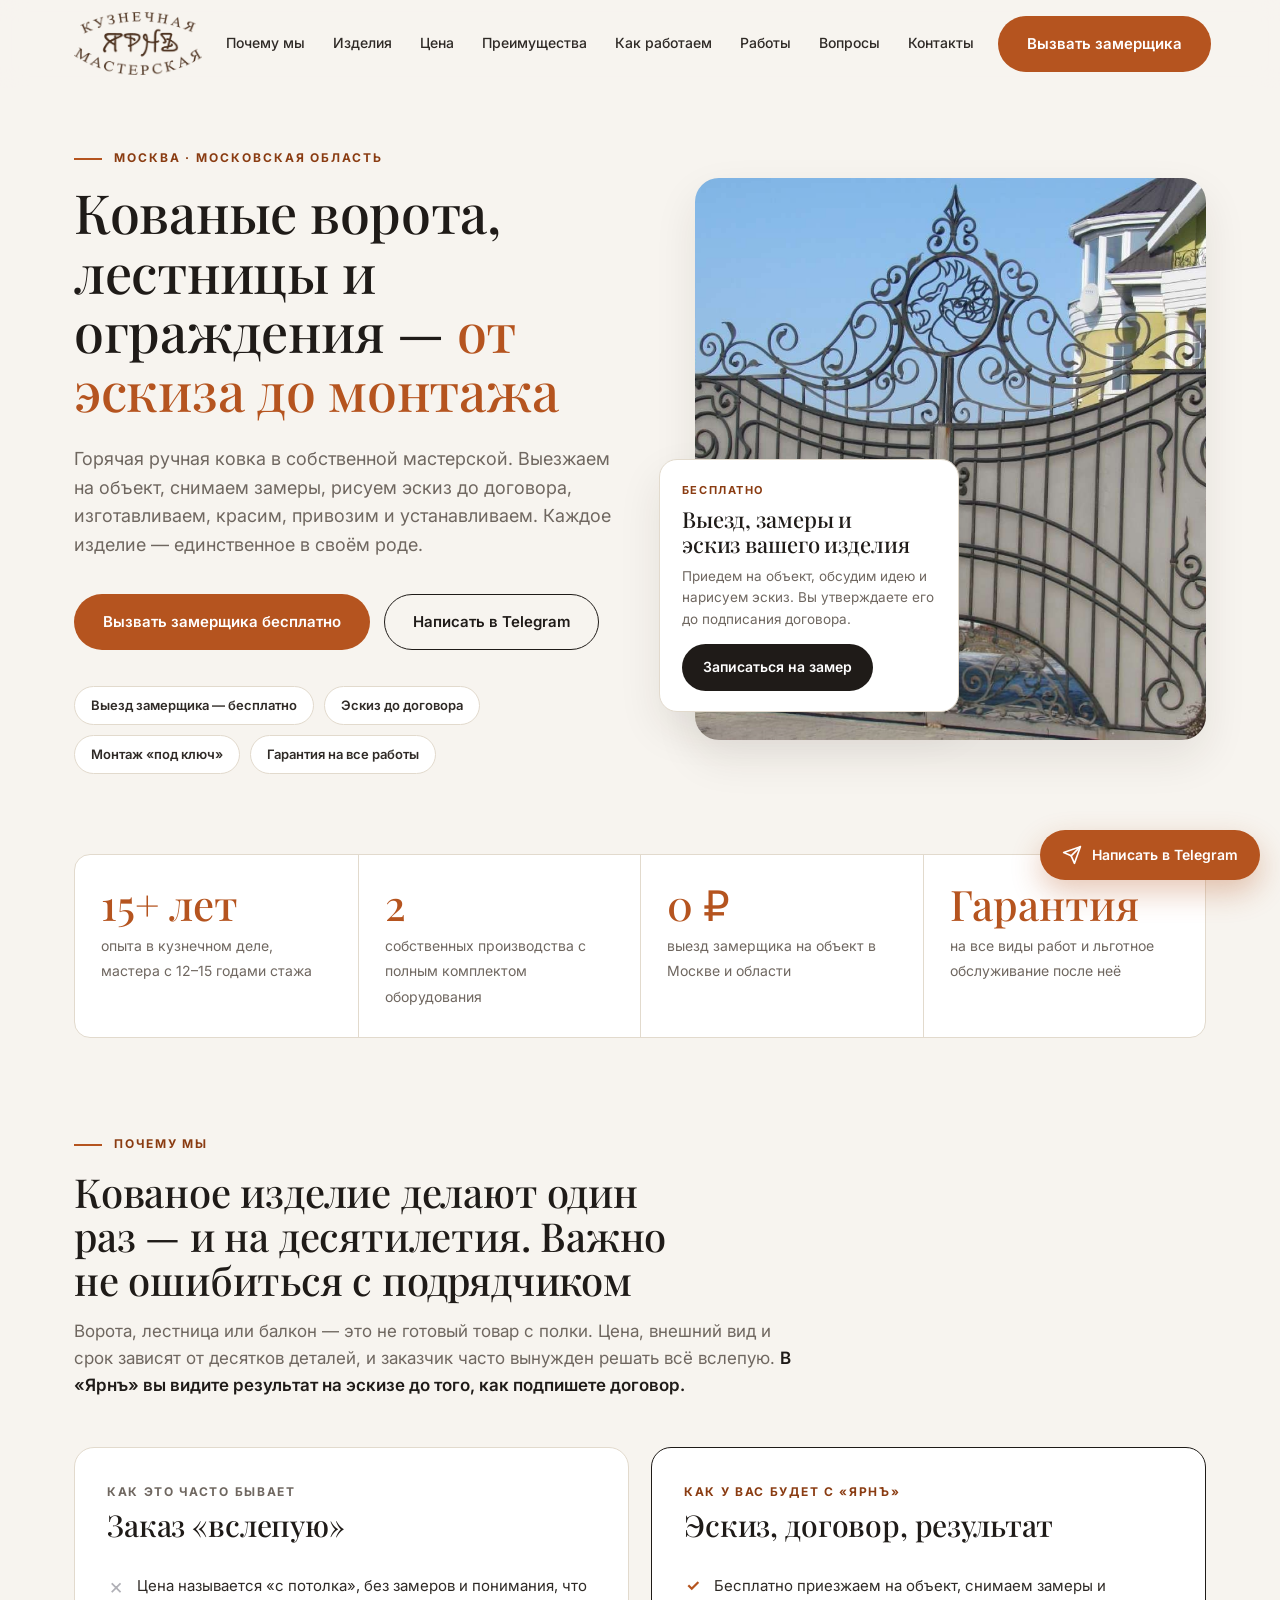
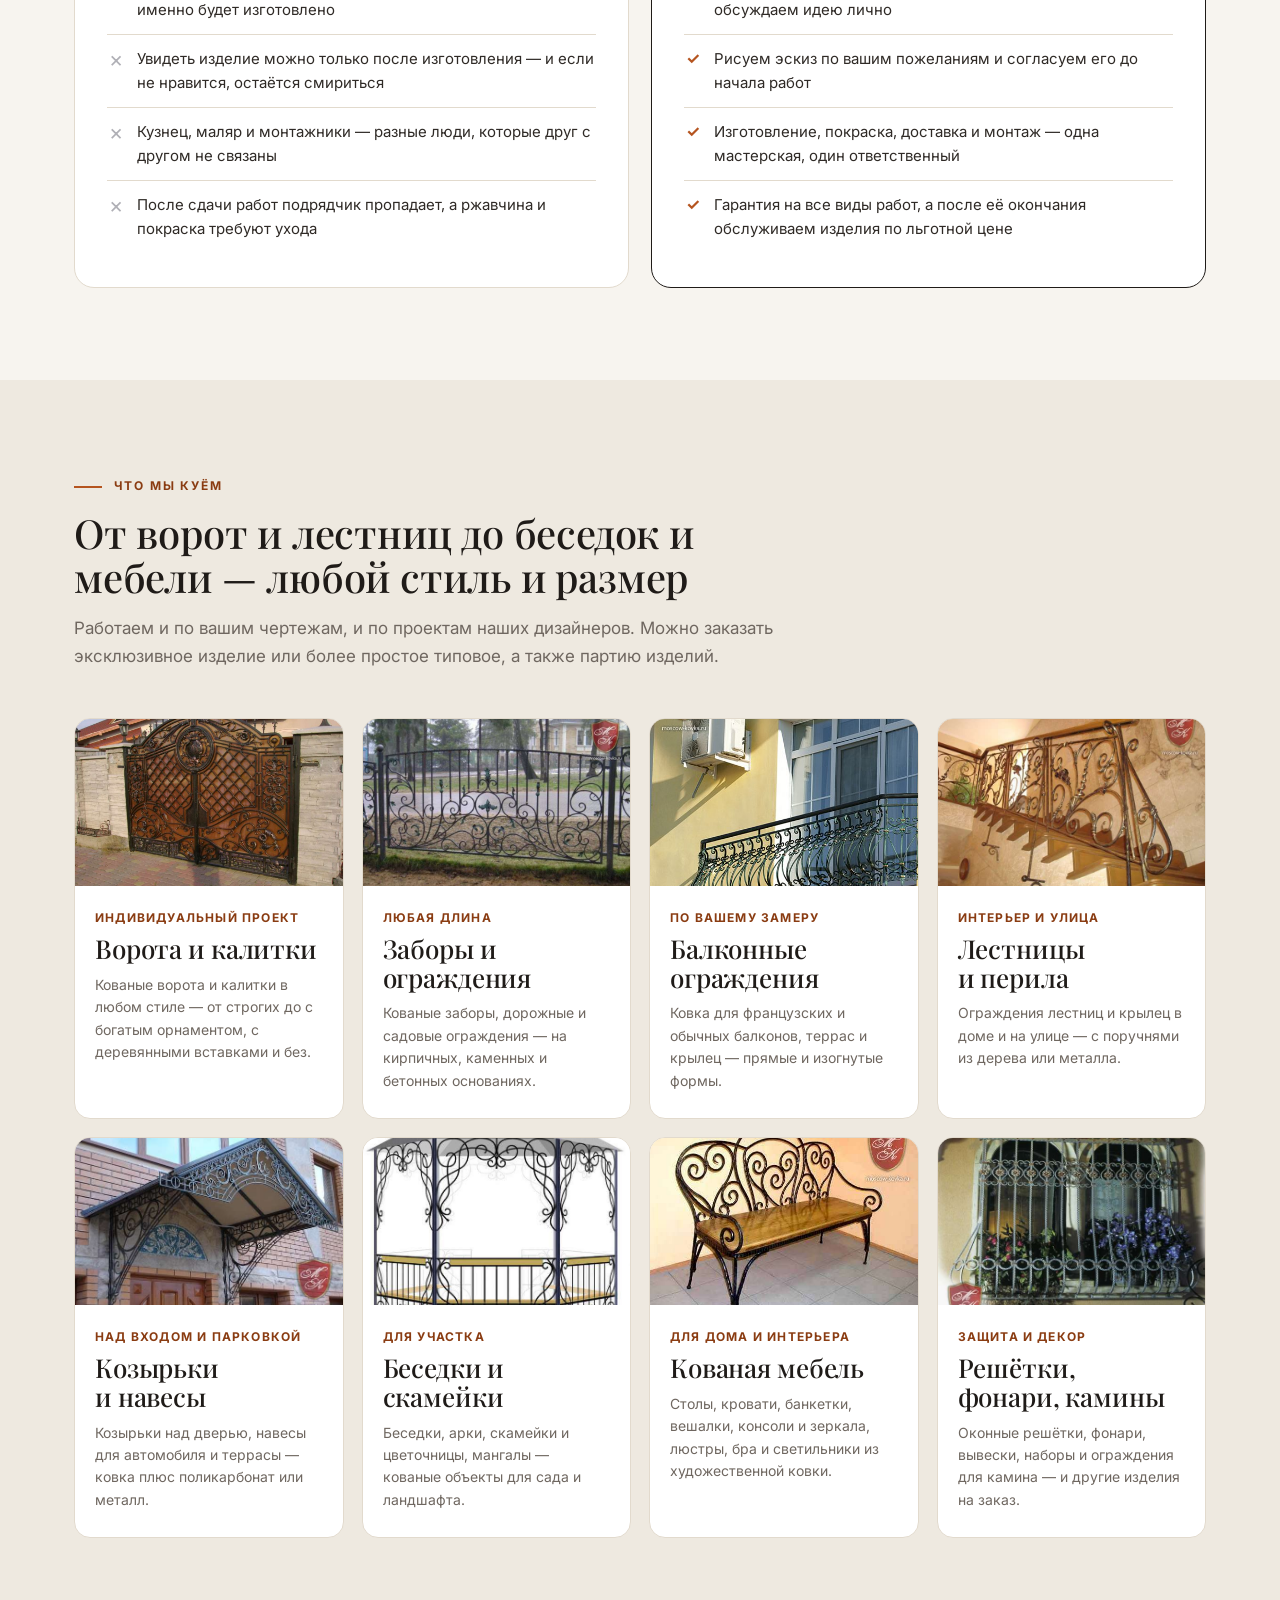
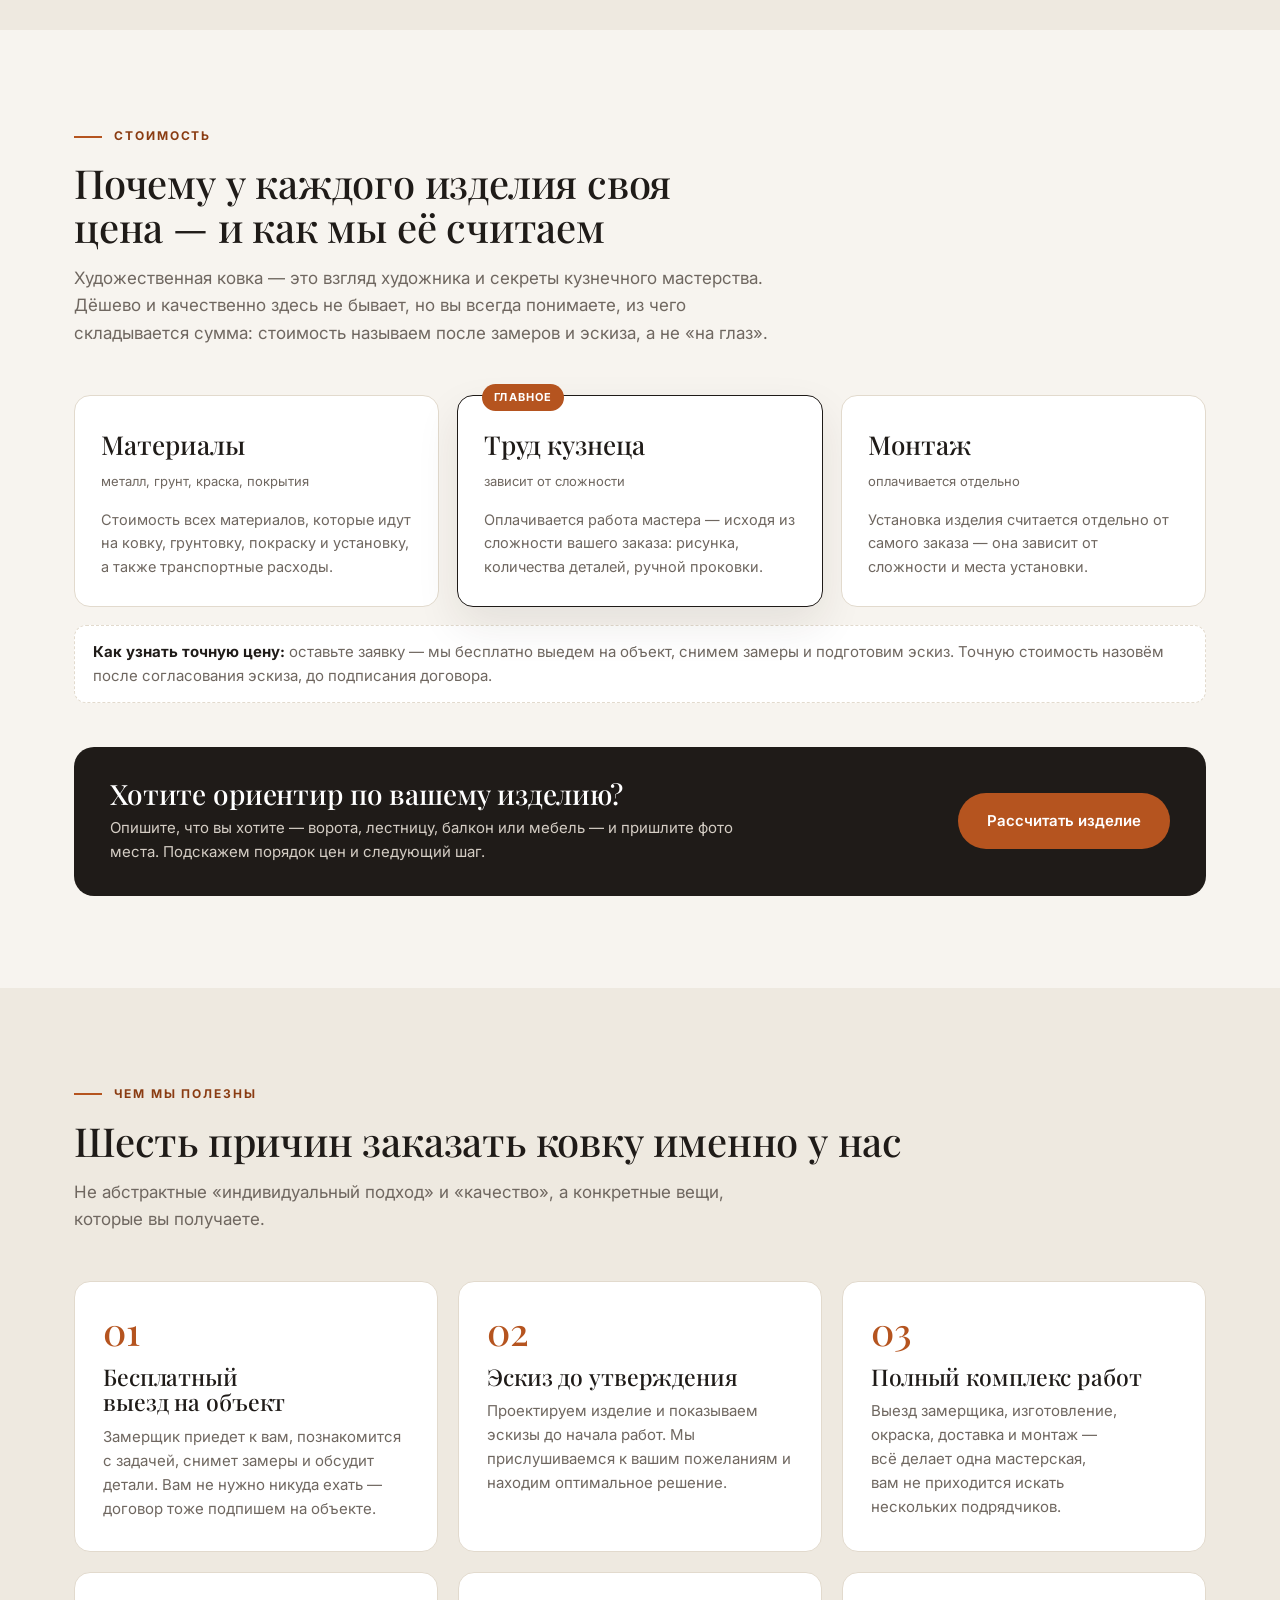
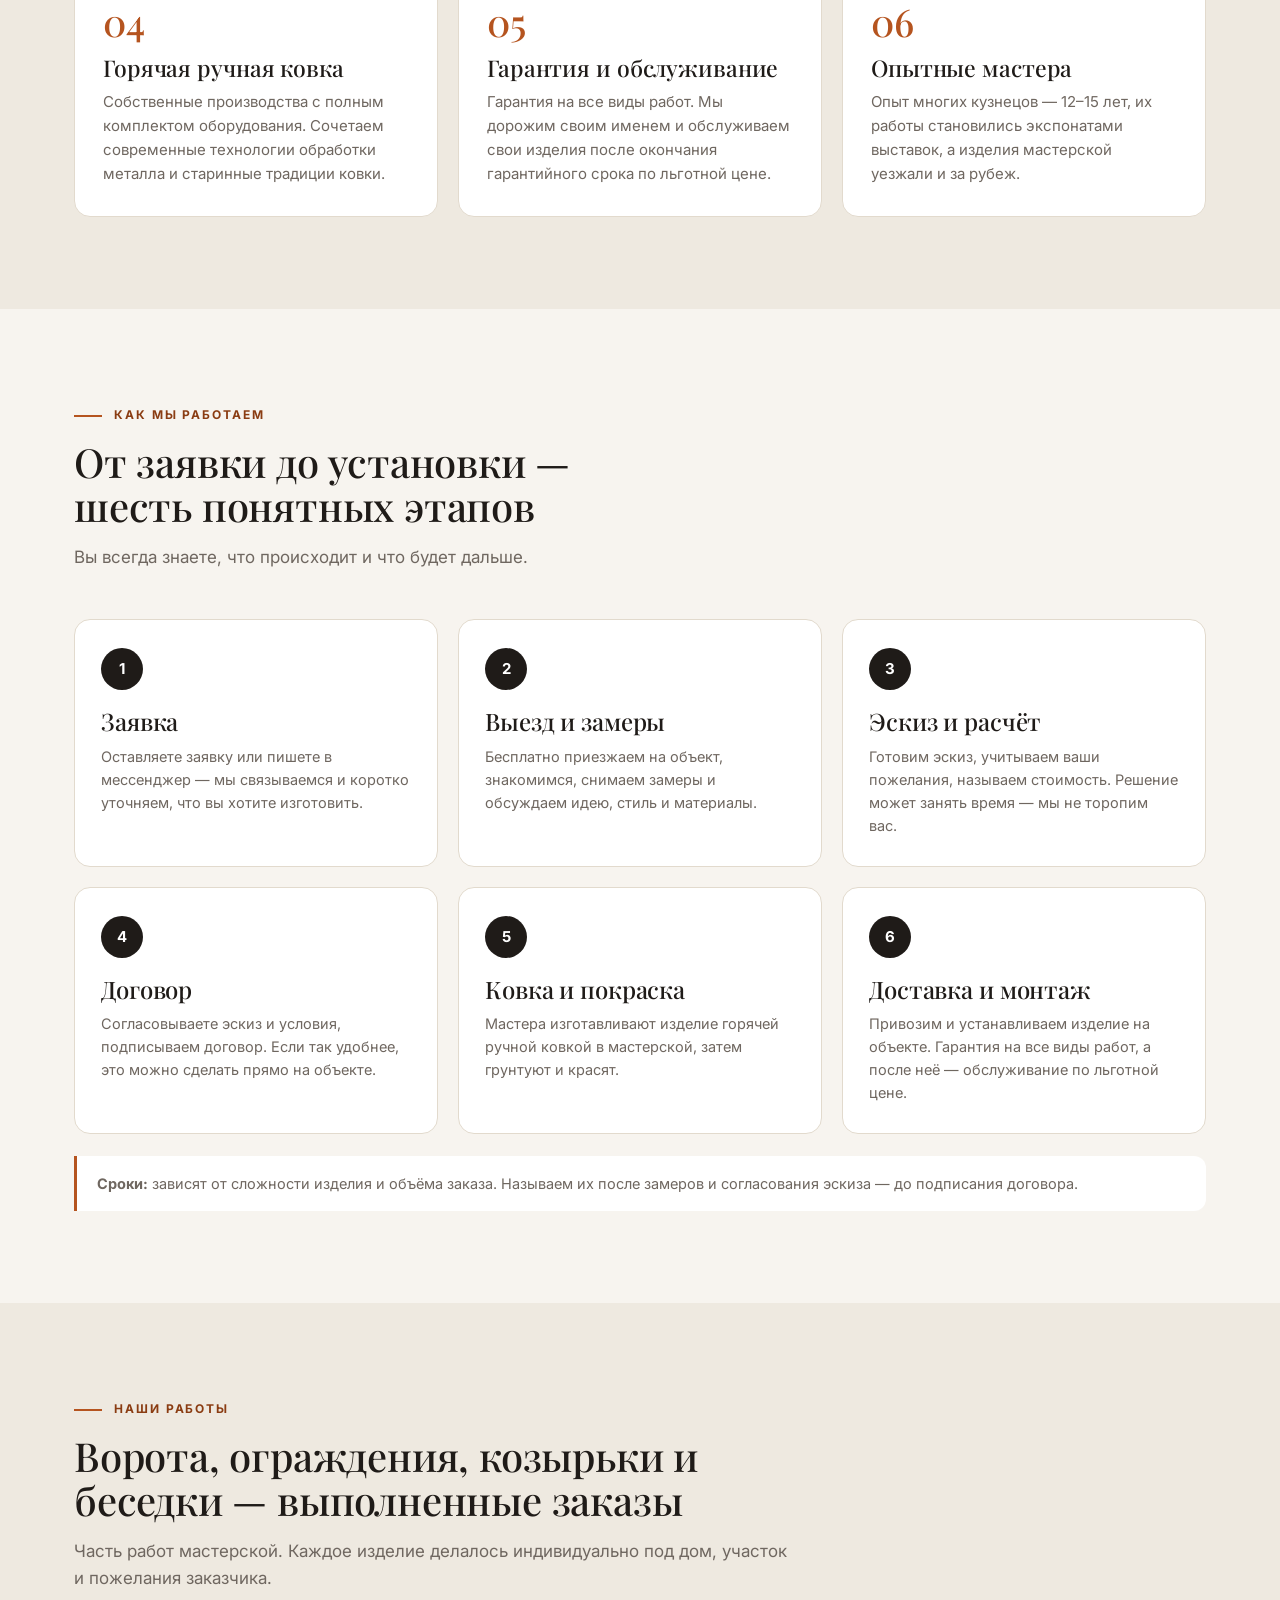
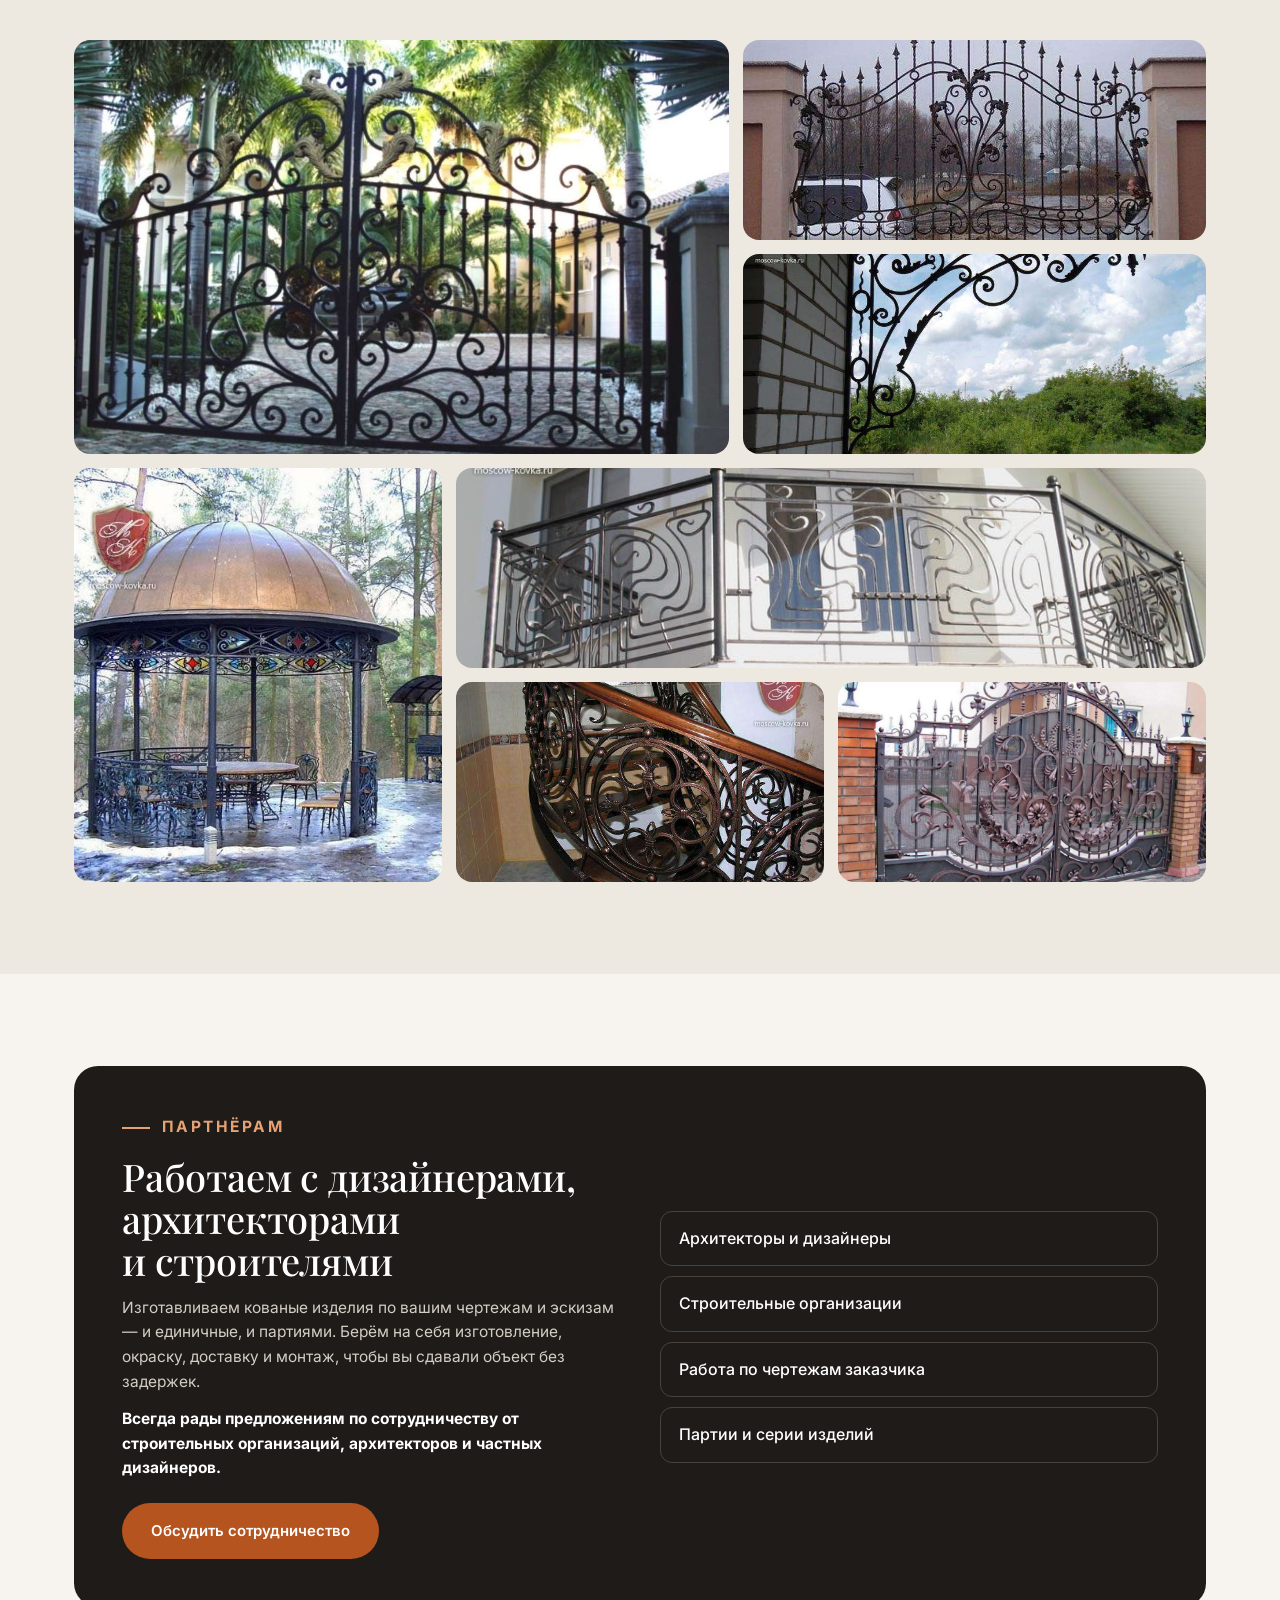
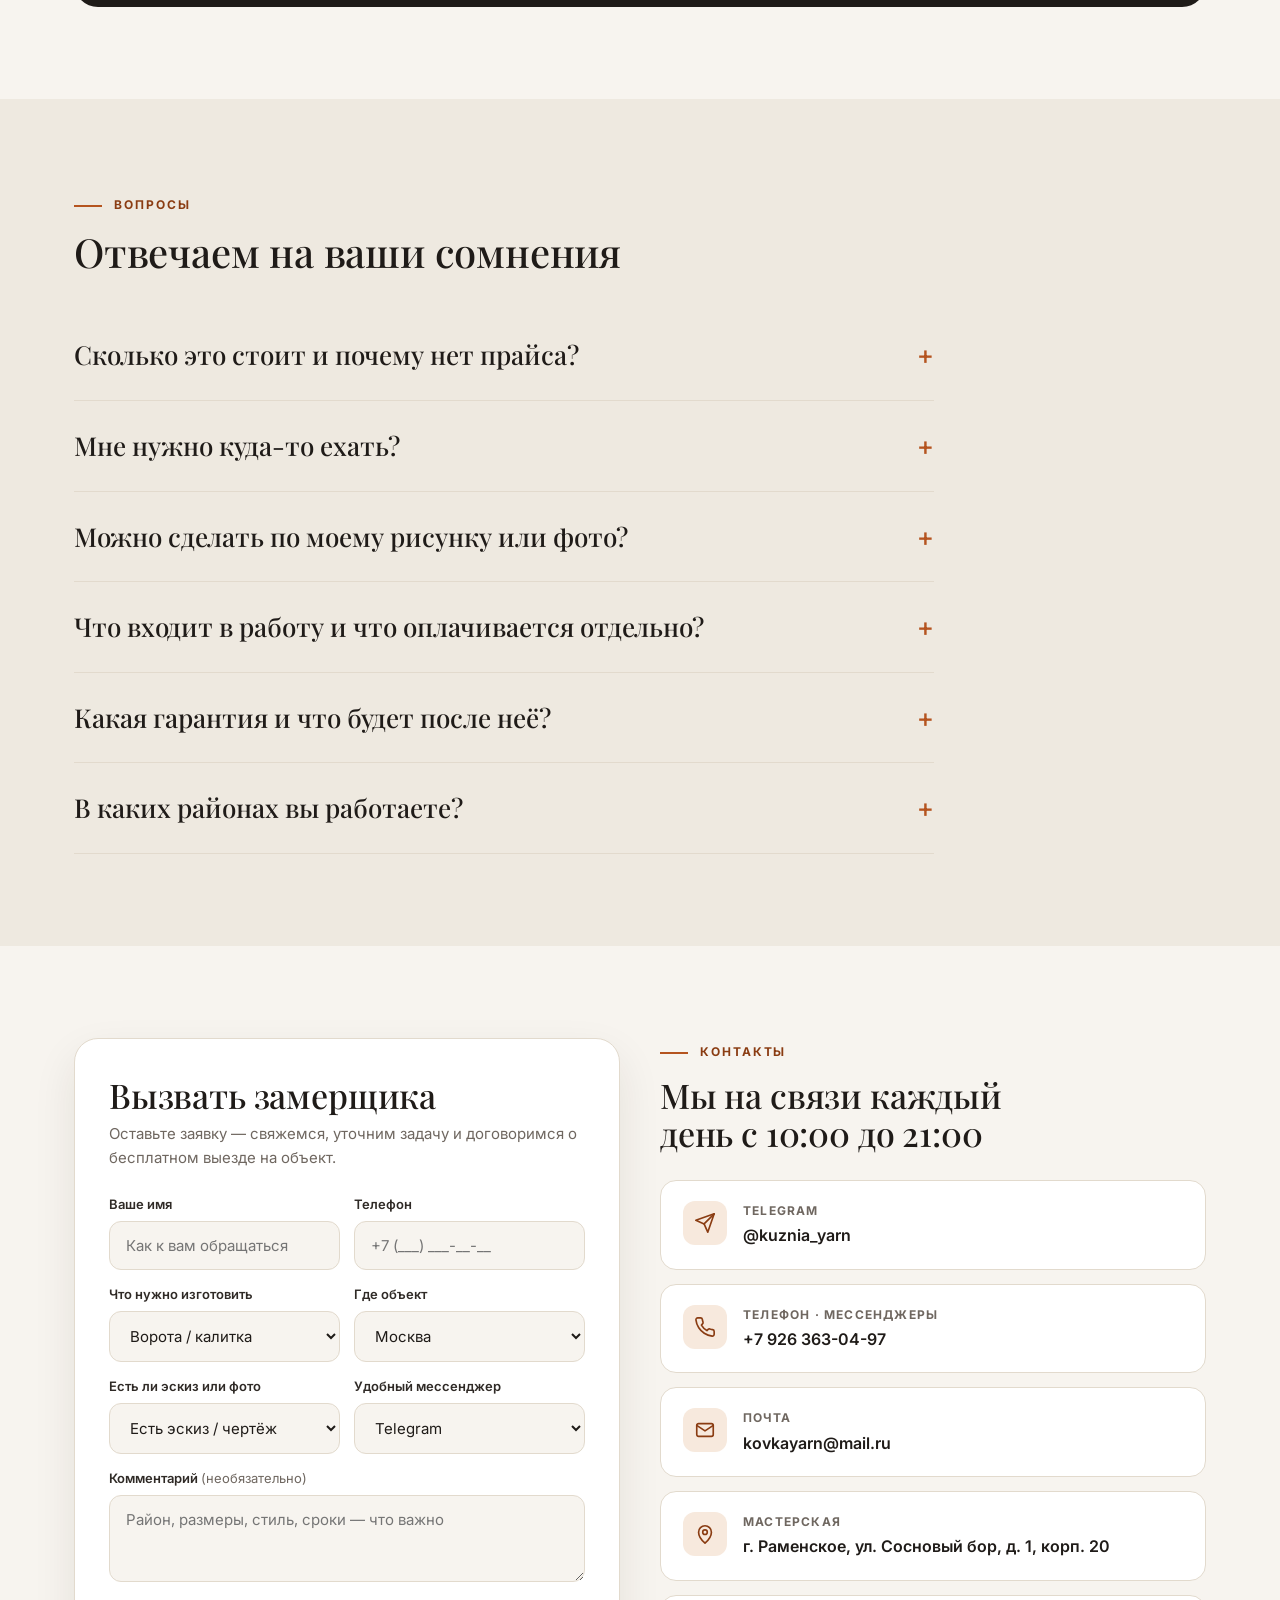
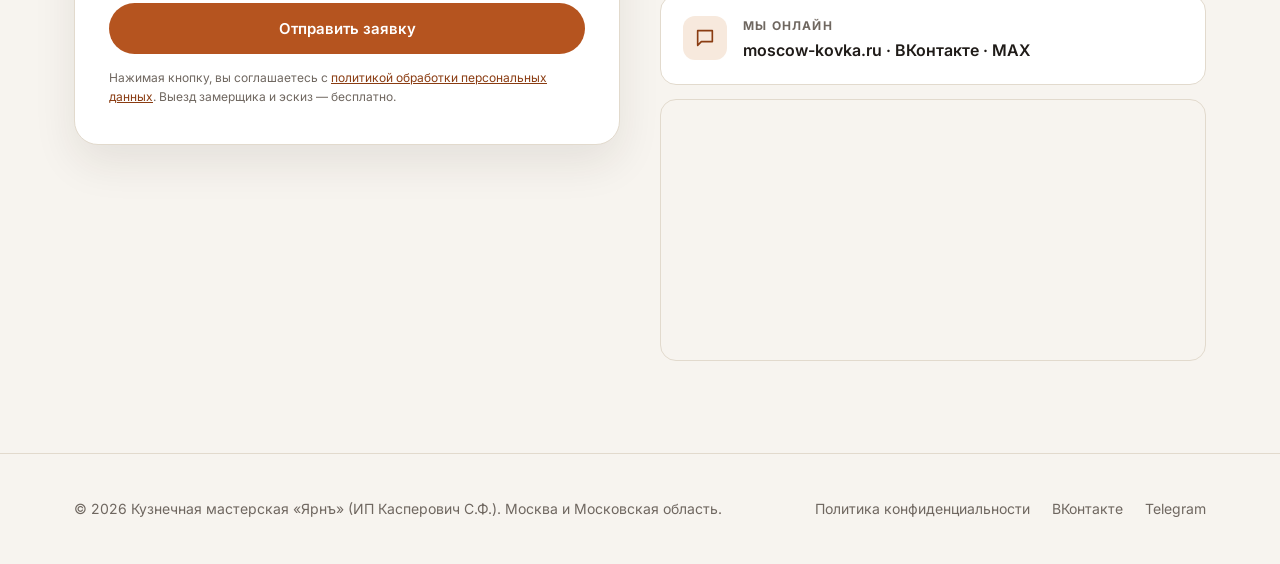
==== index.html @ 2e98b280 "init: landing for Yarn forge workshop" ====
<!DOCTYPE html>
<html lang="ru">
<head>
<meta charset="UTF-8">
<meta name="viewport" content="width=device-width, initial-scale=1.0">
<title>Ярнъ — кованые ворота, лестницы, балконы и заборы на заказ в Москве и области</title>
<meta name="description" content="Кузнечная мастерская «Ярнъ»: горячая ручная ковка, 15+ лет опыта. Кованые ворота, заборы, лестницы, балконы, козырьки и мебель на заказ в Москве и Московской области. Бесплатный выезд замерщика и эскиз до договора.">
<link rel="icon" href="img/favicon.png" type="image/png">
<link rel="preconnect" href="https://fonts.googleapis.com">
<link rel="preconnect" href="https://fonts.gstatic.com" crossorigin>
<link href="https://fonts.googleapis.com/css2?family=Playfair+Display:wght@500;600;700&family=Inter:wght@400;500;600;700&display=swap" rel="stylesheet">
<link rel="stylesheet" href="styles.css">
</head>
<body>

<header class="header" id="header">
  <div class="header__inner">
    <a href="#top" class="logo" aria-label="Кузнечная мастерская «Ярнъ»">
      <img src="img/logo.png" alt="Кузнечная мастерская «Ярнъ»">
    </a>
    <nav class="nav" id="nav">
      <a href="#pain">Почему мы</a>
      <a href="#services">Изделия</a>
      <a href="#prices">Цена</a>
      <a href="#offers">Преимущества</a>
      <a href="#process">Как работаем</a>
      <a href="#portfolio">Работы</a>
      <a href="#faq">Вопросы</a>
      <a href="#contact">Контакты</a>
    </nav>
    <div class="header__right">
      <a href="tel:+79263630497" class="header__phone">+7 926 363-04-97</a>
      <a href="#contact" class="btn btn--primary">Вызвать замерщика</a>
      <button class="burger" id="burger" aria-label="Меню"><span></span></button>
    </div>
  </div>
</header>

<main id="top">

<!-- HERO -->
<section class="hero">
  <div class="container hero__grid">
    <div>
      <p class="section-tag">Москва · Московская область</p>
      <h1>Кованые ворота, лестницы и ограждения — <em>от эскиза до монтажа</em></h1>
      <p class="hero__lead">Горячая ручная ковка в собственной мастерской. Выезжаем на объект, снимаем замеры, рисуем эскиз до договора, изготавливаем, красим, привозим и устанавливаем. Каждое изделие — единственное в своём роде.</p>
      <div class="hero__cta">
        <a href="#contact" class="btn btn--primary">Вызвать замерщика бесплатно</a>
        <a href="https://t.me/kuznia_yarn" target="_blank" rel="noopener" class="btn btn--outline">Написать в Telegram</a>
      </div>
      <div class="hero__chips">
        <span class="chip">Выезд замерщика — бесплатно</span>
        <span class="chip">Эскиз до договора</span>
        <span class="chip">Монтаж «под ключ»</span>
        <span class="chip">Гарантия на все работы</span>
      </div>
    </div>
    <div class="hero__visual">
      <div class="hero__photo"><img src="img/hero.jpg" alt="Кованые распашные ворота с растительным орнаментом" fetchpriority="high"></div>
      <aside class="hero__card">
        <p class="hero__card-tag">Бесплатно</p>
        <h3>Выезд, замеры и эскиз вашего изделия</h3>
        <p>Приедем на объект, обсудим идею и нарисуем эскиз. Вы утверждаете его до подписания договора.</p>
        <a href="#contact" class="btn btn--dark">Записаться на замер</a>
      </aside>
    </div>
  </div>
</section>

<!-- STATS -->
<section class="stats">
  <div class="container">
    <div class="stats__row">
      <div class="stat"><b>15+ лет</b><span>опыта в кузнечном деле, мастера с 12–15 годами стажа</span></div>
      <div class="stat"><b>2</b><span>собственных производства с полным комплектом оборудования</span></div>
      <div class="stat"><b>0 ₽</b><span>выезд замерщика на объект в Москве и области</span></div>
      <div class="stat"><b>Гарантия</b><span>на все виды работ и льготное обслуживание после неё</span></div>
    </div>
  </div>
</section>

<!-- PAIN -->
<section id="pain">
  <div class="container">
    <p class="section-tag">Почему мы</p>
    <h2 class="section-title">Кованое изделие делают один раз — и на десятилетия. Важно не ошибиться с подрядчиком</h2>
    <p class="section-lead">Ворота, лестница или балкон — это не готовый товар с полки. Цена, внешний вид и срок зависят от десятков деталей, и заказчик часто вынужден решать всё вслепую. <b>В «Ярнъ» вы видите результат на эскизе до того, как подпишете договор.</b></p>
    <div class="versus">
      <div class="versus__col">
        <p class="versus__label">Как это часто бывает</p>
        <h3>Заказ «вслепую»</h3>
        <ul>
          <li>Цена называется «с потолка», без замеров и понимания, что именно будет изготовлено</li>
          <li>Увидеть изделие можно только после изготовления — и если не нравится, остаётся смириться</li>
          <li>Кузнец, маляр и монтажники — разные люди, которые друг с другом не связаны</li>
          <li>После сдачи работ подрядчик пропадает, а ржавчина и покраска требуют ухода</li>
        </ul>
      </div>
      <div class="versus__col versus__col--good">
        <p class="versus__label">Как у вас будет с «Ярнъ»</p>
        <h3>Эскиз, договор, результат</h3>
        <ul>
          <li>Бесплатно приезжаем на объект, снимаем замеры и обсуждаем идею лично</li>
          <li>Рисуем эскиз по вашим пожеланиям и согласуем его до начала работ</li>
          <li>Изготовление, покраска, доставка и монтаж — одна мастерская, один ответственный</li>
          <li>Гарантия на все виды работ, а после её окончания обслуживаем изделия по льготной цене</li>
        </ul>
      </div>
    </div>
  </div>
</section>

<!-- SERVICES -->
<section id="services" class="alt">
  <div class="container">
    <p class="section-tag">Что мы куём</p>
    <h2 class="section-title">От ворот и лестниц до беседок и мебели — любой стиль и размер</h2>
    <p class="section-lead">Работаем и по вашим чертежам, и по проектам наших дизайнеров. Можно заказать эксклюзивное изделие или более простое типовое, а также партию изделий.</p>
    <div class="srv-grid">
      <article class="srv">
        <div class="srv__img"><img src="img/srv-gates.jpg" alt="Кованые ворота и калитка с орнаментом" loading="lazy"></div>
        <div class="srv__body">
          <p class="srv__price">Индивидуальный проект</p>
          <h3>Ворота и калитки</h3>
          <p>Кованые ворота и калитки в любом стиле — от строгих до с богатым орнаментом, с деревянными вставками и без.</p>
        </div>
      </article>
      <article class="srv">
        <div class="srv__img"><img src="img/srv-fence.jpg" alt="Кованый забор на кирпичном цоколе" loading="lazy"></div>
        <div class="srv__body">
          <p class="srv__price">Любая длина</p>
          <h3>Заборы и ограждения</h3>
          <p>Кованые заборы, дорожные и садовые ограждения — на кирпичных, каменных и бетонных основаниях.</p>
        </div>
      </article>
      <article class="srv">
        <div class="srv__img"><img src="img/srv-balcony.jpg" alt="Кованое ограждение балкона" loading="lazy"></div>
        <div class="srv__body">
          <p class="srv__price">По вашему замеру</p>
          <h3>Балконные ограждения</h3>
          <p>Ковка для французских и обычных балконов, террас и крылец — прямые и изогнутые формы.</p>
        </div>
      </article>
      <article class="srv">
        <div class="srv__img"><img src="img/srv-stairs.jpg" alt="Кованые перила лестницы" loading="lazy"></div>
        <div class="srv__body">
          <p class="srv__price">Интерьер и улица</p>
          <h3>Лестницы и перила</h3>
          <p>Ограждения лестниц и крылец в доме и на улице — с поручнями из дерева или металла.</p>
        </div>
      </article>
      <article class="srv">
        <div class="srv__img"><img src="img/srv-canopy.jpg" alt="Кованый козырёк над входом" loading="lazy"></div>
        <div class="srv__body">
          <p class="srv__price">Над входом и парковкой</p>
          <h3>Козырьки и навесы</h3>
          <p>Козырьки над дверью, навесы для автомобиля и террасы — ковка плюс поликарбонат или металл.</p>
        </div>
      </article>
      <article class="srv">
        <div class="srv__img"><img src="img/srv-gazebo.jpg" alt="Кованая беседка" loading="lazy"></div>
        <div class="srv__body">
          <p class="srv__price">Для участка</p>
          <h3>Беседки и скамейки</h3>
          <p>Беседки, арки, скамейки и цветочницы, мангалы — кованые объекты для сада и ландшафта.</p>
        </div>
      </article>
      <article class="srv">
        <div class="srv__img"><img src="img/srv-furniture.jpg" alt="Кованая скамья с деревянным сиденьем" loading="lazy"></div>
        <div class="srv__body">
          <p class="srv__price">Для дома и интерьера</p>
          <h3>Кованая мебель</h3>
          <p>Столы, кровати, банкетки, вешалки, консоли и зеркала, люстры, бра и светильники из художественной ковки.</p>
        </div>
      </article>
      <article class="srv">
        <div class="srv__img"><img src="img/srv-windows.jpg" alt="Кованая оконная решётка" loading="lazy"></div>
        <div class="srv__body">
          <p class="srv__price">Защита и декор</p>
          <h3>Решётки, фонари, камины</h3>
          <p>Оконные решётки, фонари, вывески, наборы и ограждения для камина — и другие изделия на заказ.</p>
        </div>
      </article>
    </div>
  </div>
</section>

<!-- PRICES -->
<section id="prices">
  <div class="container">
    <p class="section-tag">Стоимость</p>
    <h2 class="section-title">Почему у каждого изделия своя цена — и как мы её считаем</h2>
    <p class="section-lead">Художественная ковка — это взгляд художника и секреты кузнечного мастерства. Дёшево и качественно здесь не бывает, но вы всегда понимаете, из чего складывается сумма: стоимость называем после замеров и эскиза, а не «на глаз».</p>

    <div class="price-block">
      <div class="tariffs">
        <div class="tariff">
          <p class="tariff__name">Материалы</p>
          <p class="tariff__unit">металл, грунт, краска, покрытия</p>
          <p>Стоимость всех материалов, которые идут на ковку, грунтовку, покраску и установку, а также транспортные расходы.</p>
        </div>
        <div class="tariff tariff--hit">
          <span class="tariff__badge">Главное</span>
          <p class="tariff__name">Труд кузнеца</p>
          <p class="tariff__unit">зависит от сложности</p>
          <p>Оплачивается работа мастера — исходя из сложности вашего заказа: рисунка, количества деталей, ручной проковки.</p>
        </div>
        <div class="tariff">
          <p class="tariff__name">Монтаж</p>
          <p class="tariff__unit">оплачивается отдельно</p>
          <p>Установка изделия считается отдельно от самого заказа — она зависит от сложности и места установки.</p>
        </div>
      </div>
      <p class="price-note"><b>Как узнать точную цену:</b> оставьте заявку — мы бесплатно выедем на объект, снимем замеры и подготовим эскиз. Точную стоимость назовём после согласования эскиза, до подписания договора.</p>
    </div>

    <div class="furniture-row">
      <div>
        <h3>Хотите ориентир по вашему изделию?</h3>
        <p>Опишите, что вы хотите — ворота, лестницу, балкон или мебель — и пришлите фото места. Подскажем порядок цен и следующий шаг.</p>
      </div>
      <a href="#contact" class="btn btn--primary">Рассчитать изделие</a>
    </div>
  </div>
</section>

<!-- OFFERS -->
<section id="offers" class="alt">
  <div class="container">
    <p class="section-tag">Чем мы полезны</p>
    <h2 class="section-title">Шесть причин заказать ковку именно у нас</h2>
    <p class="section-lead">Не абстрактные «индивидуальный подход» и «качество», а конкретные вещи, которые вы получаете.</p>
    <div class="offer-grid">
      <div class="offer-card">
        <div class="offer-card__num">01</div>
        <h3>Бесплатный выезд на объект</h3>
        <p>Замерщик приедет к вам, познакомится с задачей, снимет замеры и обсудит детали. Вам не нужно никуда ехать — договор тоже подпишем на объекте.</p>
      </div>
      <div class="offer-card">
        <div class="offer-card__num">02</div>
        <h3>Эскиз до утверждения</h3>
        <p>Проектируем изделие и показываем эскизы до начала работ. Мы прислушиваемся к вашим пожеланиям и находим оптимальное решение.</p>
      </div>
      <div class="offer-card">
        <div class="offer-card__num">03</div>
        <h3>Полный комплекс работ</h3>
        <p>Выезд замерщика, изготовление, окраска, доставка и монтаж — всё делает одна мастерская, вам не приходится искать нескольких подрядчиков.</p>
      </div>
      <div class="offer-card">
        <div class="offer-card__num">04</div>
        <h3>Горячая ручная ковка</h3>
        <p>Собственные производства с полным комплектом оборудования. Сочетаем современные технологии обработки металла и старинные традиции ковки.</p>
      </div>
      <div class="offer-card">
        <div class="offer-card__num">05</div>
        <h3>Гарантия и обслуживание</h3>
        <p>Гарантия на все виды работ. Мы дорожим своим именем и обслуживаем свои изделия после окончания гарантийного срока по льготной цене.</p>
      </div>
      <div class="offer-card">
        <div class="offer-card__num">06</div>
        <h3>Опытные мастера</h3>
        <p>Опыт многих кузнецов — 12–15 лет, их работы становились экспонатами выставок, а изделия мастерской уезжали и за рубеж.</p>
      </div>
    </div>
  </div>
</section>

<!-- PROCESS -->
<section id="process">
  <div class="container">
    <p class="section-tag">Как мы работаем</p>
    <h2 class="section-title">От заявки до установки — шесть понятных этапов</h2>
    <p class="section-lead">Вы всегда знаете, что происходит и что будет дальше.</p>
    <div class="steps">
      <div class="step">
        <span class="step__n">1</span>
        <h3>Заявка</h3>
        <p>Оставляете заявку или пишете в мессенджер — мы связываемся и коротко уточняем, что вы хотите изготовить.</p>
      </div>
      <div class="step">
        <span class="step__n">2</span>
        <h3>Выезд и замеры</h3>
        <p>Бесплатно приезжаем на объект, знакомимся, снимаем замеры и обсуждаем идею, стиль и материалы.</p>
      </div>
      <div class="step">
        <span class="step__n">3</span>
        <h3>Эскиз и расчёт</h3>
        <p>Готовим эскиз, учитываем ваши пожелания, называем стоимость. Решение может занять время — мы не торопим вас.</p>
      </div>
      <div class="step">
        <span class="step__n">4</span>
        <h3>Договор</h3>
        <p>Согласовываете эскиз и условия, подписываем договор. Если так удобнее, это можно сделать прямо на объекте.</p>
      </div>
      <div class="step">
        <span class="step__n">5</span>
        <h3>Ковка и покраска</h3>
        <p>Мастера изготавливают изделие горячей ручной ковкой в мастерской, затем грунтуют и красят.</p>
      </div>
      <div class="step">
        <span class="step__n">6</span>
        <h3>Доставка и монтаж</h3>
        <p>Привозим и устанавливаем изделие на объекте. Гарантия на все виды работ, а после неё — обслуживание по льготной цене.</p>
      </div>
    </div>
    <p class="terms"><b>Сроки:</b> зависят от сложности изделия и объёма заказа. Называем их после замеров и согласования эскиза — до подписания договора.</p>
  </div>
</section>

<!-- PORTFOLIO -->
<section id="portfolio" class="alt">
  <div class="container">
    <p class="section-tag">Наши работы</p>
    <h2 class="section-title">Ворота, ограждения, козырьки и беседки — выполненные заказы</h2>
    <p class="section-lead">Часть работ мастерской. Каждое изделие делалось индивидуально под дом, участок и пожелания заказчика.</p>
    <div class="gallery">
      <figure class="g1"><img src="img/w1.jpg" alt="Кованые ворота с растительным орнаментом и деревянными вставками" loading="lazy"></figure>
      <figure class="g2"><img src="img/w2.jpg" alt="Кованый забор с завитками на кирпичных столбах" loading="lazy"></figure>
      <figure class="g3"><img src="img/w3.jpg" alt="Кованый кронштейн козырька" loading="lazy"></figure>
      <figure class="g4"><img src="img/w6.jpg" alt="Кованая беседка с медной крышей" loading="lazy"></figure>
      <figure class="g5"><img src="img/w5.jpg" alt="Кованое ограждение балкона" loading="lazy"></figure>
      <figure class="g6"><img src="img/w4.jpg" alt="Кованые перила лестницы" loading="lazy"></figure>
      <figure class="g7"><img src="img/w7.jpg" alt="Кованые ворота с арочным верхом" loading="lazy"></figure>
    </div>
  </div>
</section>

<!-- PARTNERS -->
<section id="partners">
  <div class="container">
    <div class="partners">
      <div>
        <p class="section-tag">Партнёрам</p>
        <h2>Работаем с дизайнерами, архитекторами и строителями</h2>
        <p>Изготавливаем кованые изделия по вашим чертежам и эскизам — и единичные, и партиями. Берём на себя изготовление, окраску, доставку и монтаж, чтобы вы сдавали объект без задержек.</p>
        <p style="margin-top:12px"><b>Всегда рады предложениям по сотрудничеству от строительных организаций, архитекторов и частных дизайнеров.</b></p>
        <a href="https://t.me/kuznia_yarn" target="_blank" rel="noopener" class="btn btn--primary">Обсудить сотрудничество</a>
      </div>
      <div class="partners__list">
        <div>Архитекторы и дизайнеры</div>
        <div>Строительные организации</div>
        <div>Работа по чертежам заказчика</div>
        <div>Партии и серии изделий</div>
      </div>
    </div>
  </div>
</section>

<!-- FAQ -->
<section id="faq" class="alt">
  <div class="container">
    <p class="section-tag">Вопросы</p>
    <h2 class="section-title">Отвечаем на ваши сомнения</h2>
    <div class="faq" style="margin-top:36px">
      <details class="faq__item">
        <summary>Сколько это стоит и почему нет прайса?</summary>
        <p>Все изделия индивидуальные — у каждого свои размеры, рисунок и сложность, поэтому единого прайса нет. Цена складывается из материалов, труда кузнеца и отдельно оплачиваемого монтажа. Точную стоимость называем после бесплатных замеров и эскиза, до подписания договора.</p>
      </details>
      <details class="faq__item">
        <summary>Мне нужно куда-то ехать?</summary>
        <p>Нет. Мы бесплатно выезжаем на объект в Москве и Московской области, снимаем замеры, обсуждаем детали, и там же можно подписать договор. Вы тратите время только на разговор.</p>
      </details>
      <details class="faq__item">
        <summary>Можно сделать по моему рисунку или фото?</summary>
        <p>Да. Мы изготавливаем изделия и по чертежам заказчика, и по проектам наших дизайнеров, а также типовые изделия. Пришлите фото, пример или набросок — доработаем идею и нарисуем эскиз для согласования.</p>
      </details>
      <details class="faq__item">
        <summary>Что входит в работу и что оплачивается отдельно?</summary>
        <p>Полный комплекс: выезд замерщика, изготовление, окраска, доставка и монтаж. Установка изделия считается отдельно от самого заказа и зависит от сложности и места монтажа. Все позиции видны в расчёте до договора.</p>
      </details>
      <details class="faq__item">
        <summary>Какая гарантия и что будет после неё?</summary>
        <p>Мы даём гарантию на все виды работ. После окончания гарантийного срока обслуживаем свои изделия по льготной цене — мы дорожим своим именем и не пропадаем после сдачи.</p>
      </details>
      <details class="faq__item">
        <summary>В каких районах вы работаете?</summary>
        <p>Работаем в Москве и Московской области. Мастерская находится в Раменском, у нас два собственных производства. Если объект за пределами области — напишите, обсудим возможность индивидуально.</p>
      </details>
    </div>
  </div>
</section>

<!-- CONTACT -->
<section id="contact">
  <div class="container contact__grid">
    <form class="form leadForm" id="leadForm" novalidate>
      <h3>Вызвать замерщика</h3>
      <p class="form__sub">Оставьте заявку — свяжемся, уточним задачу и договоримся о бесплатном выезде на объект.</p>
      <input type="text" name="_gotcha" style="display:none" tabindex="-1" autocomplete="off">
      <div class="field-row">
        <div class="field">
          <label for="f-name">Ваше имя</label>
          <input type="text" id="f-name" name="name" placeholder="Как к вам обращаться" required>
        </div>
        <div class="field">
          <label for="f-phone">Телефон</label>
          <input type="tel" id="f-phone" name="phone" placeholder="+7 (___) ___-__-__" required>
        </div>
      </div>
      <div class="field-row">
        <div class="field">
          <label for="f-need">Что нужно изготовить</label>
          <select id="f-need" name="need">
            <option value="Ворота / калитка">Ворота / калитка</option>
            <option value="Забор / ограждение">Забор / ограждение</option>
            <option value="Лестница / перила">Лестница / перила</option>
            <option value="Балкон">Балконное ограждение</option>
            <option value="Козырёк / навес">Козырёк / навес</option>
            <option value="Беседка / скамейки / декор">Беседка / скамейки / декор</option>
            <option value="Кованая мебель">Кованая мебель</option>
            <option value="Решётки / фонари / камин">Решётки / фонари / камин</option>
            <option value="Другое / партнёрство">Другое / партнёрство</option>
          </select>
        </div>
        <div class="field">
          <label for="f-city">Где объект</label>
          <select id="f-city" name="city">
            <option value="Москва">Москва</option>
            <option value="Московская область">Московская область</option>
            <option value="Другой регион">Другой регион</option>
          </select>
        </div>
      </div>
      <div class="field-row">
        <div class="field">
          <label for="f-idea">Есть ли эскиз или фото</label>
          <select id="f-idea" name="idea">
            <option value="Есть эскиз / чертёж">Есть эскиз / чертёж</option>
            <option value="Есть фото-пример">Есть фото-пример</option>
            <option value="Только идея">Только идея, нужен эскиз</option>
          </select>
        </div>
        <div class="field">
          <label for="f-messenger">Удобный мессенджер</label>
          <select id="f-messenger" name="messenger">
            <option value="Telegram">Telegram</option>
            <option value="WhatsApp">WhatsApp</option>
            <option value="MAX">MAX</option>
            <option value="Звонок">Только звонок</option>
          </select>
        </div>
      </div>
      <div class="field">
        <label for="f-comment">Комментарий <span style="font-weight:400;color:var(--clr-text-soft)">(необязательно)</span></label>
        <textarea id="f-comment" name="comment" rows="3" placeholder="Район, размеры, стиль, сроки — что важно"></textarea>
      </div>
      <button type="submit" class="btn btn--primary btn--block">Отправить заявку</button>
      <p class="form__agree">Нажимая кнопку, вы соглашаетесь с <a href="privacy.html" target="_blank">политикой обработки персональных данных</a>. Выезд замерщика и эскиз — бесплатно.</p>
    </form>

    <div>
      <p class="section-tag">Контакты</p>
      <h2 class="section-title" style="font-size:34px">Мы на связи каждый день с 10:00 до 21:00</h2>
      <div class="contacts" style="margin-top:28px">
        <div class="contact-card">
          <div class="contact-card__icon"><svg viewBox="0 0 24 24" fill="none" stroke="currentColor" stroke-width="1.8" stroke-linecap="round" stroke-linejoin="round"><path d="m22 2-7 20-4-9-9-4z"/><path d="M22 2 11 13"/></svg></div>
          <div><small>Telegram</small><b><a href="https://t.me/kuznia_yarn" target="_blank" rel="noopener">@kuznia_yarn</a></b></div>
        </div>
        <div class="contact-card">
          <div class="contact-card__icon"><svg viewBox="0 0 24 24" fill="none" stroke="currentColor" stroke-width="1.8" stroke-linecap="round" stroke-linejoin="round"><path d="M22 16.9v3a2 2 0 0 1-2.2 2 19.8 19.8 0 0 1-8.6-3.1 19.5 19.5 0 0 1-6-6A19.8 19.8 0 0 1 2.1 4.2 2 2 0 0 1 4.1 2h3a2 2 0 0 1 2 1.7c.1 1 .4 1.9.7 2.8a2 2 0 0 1-.5 2.1L8.1 9.9a16 16 0 0 0 6 6l1.3-1.3a2 2 0 0 1 2.1-.4c.9.3 1.8.6 2.8.7a2 2 0 0 1 1.7 2z"/></svg></div>
          <div><small>Телефон · мессенджеры</small><b><a href="tel:+79263630497">+7 926 363-04-97</a></b></div>
        </div>
        <div class="contact-card">
          <div class="contact-card__icon"><svg viewBox="0 0 24 24" fill="none" stroke="currentColor" stroke-width="1.8" stroke-linecap="round" stroke-linejoin="round"><rect x="3" y="5" width="18" height="14" rx="2"/><path d="m3 7 9 6 9-6"/></svg></div>
          <div><small>Почта</small><b><a href="mailto:kovkayarn@mail.ru">kovkayarn@mail.ru</a></b></div>
        </div>
        <div class="contact-card">
          <div class="contact-card__icon"><svg viewBox="0 0 24 24" fill="none" stroke="currentColor" stroke-width="1.8" stroke-linecap="round" stroke-linejoin="round"><path d="M12 22s7-6.2 7-12a7 7 0 1 0-14 0c0 5.8 7 12 7 12z"/><circle cx="12" cy="10" r="2.5"/></svg></div>
          <div><small>Мастерская</small><b>г. Раменское, ул. Сосновый бор, д. 1, корп. 20</b></div>
        </div>
        <div class="contact-card">
          <div class="contact-card__icon"><svg viewBox="0 0 24 24" fill="none" stroke="currentColor" stroke-width="1.8" stroke-linecap="round" stroke-linejoin="round"><path d="M4 4h16v12H8l-4 4z"/></svg></div>
          <div><small>Мы онлайн</small><b><a href="https://moscow-kovka.ru" target="_blank" rel="noopener">moscow-kovka.ru</a> · <a href="https://vk.com/id710369796" target="_blank" rel="noopener">ВКонтакте</a> · <a href="https://max.ru/u/f9LHodD0cOITMHfYnyGUWCr7aRXC74MNPITE1lcYbzWwcaRvFGbQxjGCxPs" target="_blank" rel="noopener">MAX</a></b></div>
        </div>
        <div class="map">
          <iframe src="https://yandex.ru/map-widget/v1/?text=%D0%A0%D0%B0%D0%BC%D0%B5%D0%BD%D1%81%D0%BA%D0%BE%D0%B5%2C%20%D1%83%D0%BB%D0%B8%D1%86%D0%B0%20%D0%A1%D0%BE%D1%81%D0%BD%D0%BE%D0%B2%D1%8B%D0%B9%20%D0%B1%D0%BE%D1%80%2C%201%20%D0%BA20&z=14" title="Карта: мастерская «Ярнъ» в Раменском" loading="lazy"></iframe>
        </div>
      </div>
    </div>
  </div>
</section>

</main>

<footer class="footer">
  <div class="container footer__inner">
    <div>© <span id="year">2026</span> Кузнечная мастерская «Ярнъ» (ИП Касперович С.Ф.). Москва и Московская область.</div>
    <div class="footer__links">
      <a href="privacy.html">Политика конфиденциальности</a>
      <a href="https://vk.com/id710369796" target="_blank" rel="noopener">ВКонтакте</a>
      <a href="https://t.me/kuznia_yarn" target="_blank" rel="noopener">Telegram</a>
    </div>
  </div>
</footer>

<a href="https://t.me/kuznia_yarn" target="_blank" rel="noopener" class="fab" aria-label="Написать в Telegram">
  <svg viewBox="0 0 24 24" fill="none" stroke="currentColor" stroke-width="2" stroke-linecap="round" stroke-linejoin="round"><path d="m22 2-7 20-4-9-9-4z"/><path d="M22 2 11 13"/></svg>
  <span>Написать в Telegram</span>
</a>

<script src="script.js"></script>
</body>
</html>
---- styles.css ----
:root {
  --clr-bg: #f7f4ef;
  --clr-bg-alt: #eee9e0;
  --clr-surface: #ffffff;
  --clr-ink: #1f1b18;
  --clr-text: #2f2a26;
  --clr-text-soft: #6f6760;
  --clr-line: #e2dacd;
  --clr-accent: #b5541f;
  --clr-accent-dark: #8a3c12;
  --clr-accent-soft: #f7e9dd;
  --radius: 16px;
  --shadow: 0 18px 44px rgba(40, 30, 20, 0.09);
  --ff-head: 'Playfair Display', Georgia, serif;
  --ff-body: 'Inter', sans-serif;
}

* { box-sizing: border-box; margin: 0; padding: 0; }
html { scroll-behavior: smooth; }
body {
  font-family: var(--ff-body);
  background: var(--clr-bg);
  color: var(--clr-text);
  line-height: 1.6;
  -webkit-font-smoothing: antialiased;
}
img { max-width: 100%; display: block; }
a { color: inherit; text-decoration: none; }
ul { list-style: none; }
h1, h2, h3, h4 { font-family: var(--ff-head); font-weight: 500; color: var(--clr-ink); line-height: 1.1; letter-spacing: -0.005em; }
.container { max-width: 1180px; margin: 0 auto; padding: 0 24px; }
section { padding: 92px 0; }
.section-tag {
  display: inline-block;
  font-size: 12px;
  font-weight: 700;
  letter-spacing: 0.16em;
  text-transform: uppercase;
  color: var(--clr-accent-dark);
  margin-bottom: 16px;
}
.section-tag::before { content: ''; display: inline-block; width: 28px; height: 2px; background: var(--clr-accent); vertical-align: middle; margin-right: 12px; }
.section-title { font-size: 40px; max-width: 800px; margin-bottom: 16px; }
.section-lead { font-size: 17px; color: var(--clr-text-soft); max-width: 720px; margin-bottom: 48px; }

/* Buttons */
.btn {
  display: inline-flex;
  align-items: center;
  justify-content: center;
  gap: 8px;
  font-family: var(--ff-body);
  font-weight: 600;
  font-size: 15px;
  padding: 15px 28px;
  border-radius: 999px;
  border: 1px solid transparent;
  cursor: pointer;
  transition: all 0.2s ease;
  white-space: nowrap;
}
.btn--primary { background: var(--clr-accent); color: #fff; }
.btn--primary:hover { background: var(--clr-accent-dark); }
.btn--dark { background: var(--clr-ink); color: #fff; }
.btn--dark:hover { background: var(--clr-accent-dark); }
.btn--outline { background: transparent; border-color: var(--clr-ink); color: var(--clr-ink); }
.btn--outline:hover { background: var(--clr-ink); color: #fff; }
.btn--block { width: 100%; }

/* Header */
.header {
  position: sticky;
  top: 0;
  z-index: 100;
  background: rgba(247, 244, 239, 0.92);
  backdrop-filter: blur(12px);
  border-bottom: 1px solid transparent;
  transition: border-color 0.2s ease, box-shadow 0.2s ease;
}
.header.scrolled { border-bottom-color: var(--clr-line); box-shadow: 0 6px 24px rgba(40, 30, 20, 0.05); }
.header__inner { display: flex; align-items: center; justify-content: space-between; gap: 24px; min-width: 0; padding: 12px 24px; max-width: 1180px; margin: 0 auto; }
.logo { display: flex; align-items: center; flex-shrink: 0; }
.logo img { height: 63px; width: auto; }
.nav { display: flex; align-items: center; gap: 28px; }
.nav a { white-space: nowrap; font-size: 14px; font-weight: 500; color: var(--clr-text); transition: color 0.2s ease; }
.nav a:hover { color: var(--clr-accent); }
.header__right { display: flex; align-items: center; gap: 18px; flex-shrink: 0; }
.header__phone { font-weight: 600; font-size: 15px; white-space: nowrap; }
.burger { display: none; width: 42px; height: 42px; border: 1px solid var(--clr-line); background: var(--clr-surface); border-radius: 12px; cursor: pointer; position: relative; flex: none; }
.burger span, .burger::before, .burger::after { content: ''; position: absolute; left: 11px; right: 11px; height: 2px; background: var(--clr-ink); border-radius: 2px; transition: all 0.2s ease; }
.burger::before { top: 14px; }
.burger span { top: 20px; }
.burger::after { top: 26px; }
.burger.is-open::before { top: 20px; transform: rotate(45deg); }
.burger.is-open span { opacity: 0; }
.burger.is-open::after { top: 20px; transform: rotate(-45deg); }

/* Hero */
.hero { padding: 56px 0 80px; position: relative; overflow: hidden; }
.hero__grid { display: grid; grid-template-columns: 1.05fr 0.95fr; gap: 56px; align-items: center; position: relative; }
.hero h1 { font-size: 54px; margin-bottom: 24px; font-weight: 500; }
.hero h1 em { font-style: normal; color: var(--clr-accent); }
.hero__lead { font-size: 18px; color: var(--clr-text-soft); max-width: 560px; margin-bottom: 34px; }
.hero__cta { display: flex; flex-wrap: wrap; gap: 14px; margin-bottom: 36px; }
.hero__chips { display: flex; flex-wrap: wrap; gap: 10px; }
.chip { font-size: 13px; font-weight: 600; padding: 8px 16px; border-radius: 999px; border: 1px solid var(--clr-line); background: var(--clr-surface); color: var(--clr-text); }
.hero__visual { position: relative; }
.hero__photo { border-radius: 24px; overflow: hidden; box-shadow: var(--shadow); aspect-ratio: 4 / 4.4; background: var(--clr-bg-alt); }
.hero__photo img { width: 100%; height: 100%; object-fit: cover; }
.hero__card {
  position: absolute;
  left: -36px; bottom: 28px;
  width: 300px;
  background: var(--clr-surface);
  border: 1px solid var(--clr-line);
  border-radius: 18px;
  padding: 22px 22px 20px;
  box-shadow: var(--shadow);
}
.hero__card .hero__card-tag { font-size: 11px; font-weight: 700; letter-spacing: 0.14em; text-transform: uppercase; color: var(--clr-accent-dark); margin-bottom: 8px; }
.hero__card h3 { font-size: 22px; margin-bottom: 8px; line-height: 1.15; }
.hero__card p { font-size: 13.5px; color: var(--clr-text-soft); margin-bottom: 14px; }
.hero__card .btn { padding: 11px 20px; font-size: 14px; }

/* Stats */
.stats { padding: 0; }
.stats__row { display: grid; grid-template-columns: repeat(4, 1fr); border: 1px solid var(--clr-line); border-radius: var(--radius); background: var(--clr-surface); overflow: hidden; }
.stat { padding: 28px 26px; border-left: 1px solid var(--clr-line); }
.stat:first-child { border-left: none; }
.stat b { display: block; font-family: var(--ff-head); font-size: 42px; font-weight: 500; color: var(--clr-accent); line-height: 1; margin-bottom: 8px; }
.stat span { font-size: 14px; color: var(--clr-text-soft); }

/* Pain / solution */
.alt { background: var(--clr-bg-alt); }
.versus { display: grid; grid-template-columns: 1fr 1fr; gap: 22px; }
.versus__col { background: var(--clr-surface); border: 1px solid var(--clr-line); border-radius: 20px; padding: 34px 32px; }
.versus__col--good { border-color: var(--clr-ink); }
.versus__col .versus__label { font-size: 12px; font-weight: 700; letter-spacing: 0.14em; text-transform: uppercase; color: var(--clr-text-soft); margin-bottom: 8px; }
.versus__col--good .versus__label { color: var(--clr-accent-dark); }
.versus__col h3 { font-size: 30px; margin-bottom: 20px; }
.versus__col li { position: relative; padding: 12px 0 12px 30px; border-top: 1px solid var(--clr-line); font-size: 15px; }
.versus__col li:first-child { border-top: none; }
.versus__col li::before { content: '×'; position: absolute; left: 2px; top: 10px; font-size: 22px; line-height: 1.3; color: #b0b0b6; }
.versus__col--good li::before { content: '✓'; font-size: 16px; top: 13px; color: var(--clr-accent); font-weight: 700; }

/* Services */
.srv-grid { display: grid; grid-template-columns: repeat(4, 1fr); gap: 18px; }
.srv { background: var(--clr-surface); border: 1px solid var(--clr-line); border-radius: var(--radius); overflow: hidden; display: flex; flex-direction: column; transition: transform 0.2s ease, box-shadow 0.2s ease, border-color 0.2s ease; }
.srv:hover { transform: translateY(-4px); box-shadow: var(--shadow); border-color: var(--clr-ink); }
.srv__img { aspect-ratio: 16 / 10; overflow: hidden; background: var(--clr-bg-alt); }
.srv__img img { width: 100%; height: 100%; object-fit: cover; }
.srv__body { padding: 22px 20px 26px; display: flex; flex-direction: column; flex: 1; }
.srv .srv__price { flex: none; font-size: 12px; font-weight: 700; letter-spacing: 0.1em; text-transform: uppercase; color: var(--clr-accent-dark); margin-bottom: 8px; }
.srv h3 { font-size: 26px; margin-bottom: 10px; }
.srv p { font-size: 14px; color: var(--clr-text-soft); flex: 1; }
.srv ul { margin-top: 14px; }
.srv li { font-size: 14px; padding: 4px 0 4px 22px; position: relative; }
.srv li::before { content: ''; position: absolute; left: 0; top: 13px; width: 10px; height: 2px; background: var(--clr-accent); }

/* Pricing */
.price-block { margin-bottom: 44px; }
.price-block h3 { font-size: 30px; margin-bottom: 6px; }
.price-block > p { color: var(--clr-text-soft); font-size: 15px; margin-bottom: 20px; }
.tariffs { display: grid; grid-template-columns: repeat(3, 1fr); gap: 18px; }
.tariff { background: var(--clr-surface); border: 1px solid var(--clr-line); border-radius: var(--radius); padding: 28px 26px; display: flex; flex-direction: column; position: relative; }
.tariff--hit { border-color: var(--clr-ink); box-shadow: var(--shadow); }
.tariff__badge { position: absolute; top: -12px; left: 24px; background: var(--clr-accent); color: #fff; font-size: 11px; font-weight: 700; letter-spacing: 0.1em; text-transform: uppercase; padding: 5px 12px; border-radius: 999px; }
.tariff .tariff__name { font-family: var(--ff-head); font-size: 26px; font-weight: 500; color: var(--clr-ink); margin-bottom: 6px; }
.tariff .tariff__price { font-family: var(--ff-head); font-size: 38px; font-weight: 500; color: var(--clr-accent); line-height: 1; margin-bottom: 4px; }
.tariff .tariff__price small { font-size: 16px; color: var(--clr-text-soft); font-weight: 400; }
.tariff .tariff__unit { font-size: 13px; color: var(--clr-text-soft); margin-bottom: 16px; }
.tariff p { font-size: 14.5px; color: var(--clr-text-soft); }
.tariff .tariff__name { font-size: 26px; color: var(--clr-ink); }
.price-note { font-size: 13.5px; color: var(--clr-text-soft); background: var(--clr-surface); border: 1px dashed var(--clr-line); border-radius: 12px; padding: 14px 18px; margin-top: 18px; }
.price-note b { color: var(--clr-ink); }
.furniture-row { display: flex; align-items: center; justify-content: space-between; gap: 24px; background: var(--clr-ink); color: #fff; border-radius: 20px; padding: 32px 36px; }
.furniture-row h3 { color: #fff; font-size: 28px; margin-bottom: 6px; }
.furniture-row p { color: #d4cdc4; font-size: 15px; max-width: 640px; }

/* Offers */
.offer-grid { display: grid; grid-template-columns: repeat(3, 1fr); gap: 20px; }
.offer-card { background: var(--clr-surface); border: 1px solid var(--clr-line); border-radius: var(--radius); padding: 30px 28px; }
.offer-card__num { font-family: var(--ff-head); font-size: 38px; color: var(--clr-accent); line-height: 1; margin-bottom: 14px; font-weight: 500; }
.offer-card h3 { font-size: 24px; margin-bottom: 10px; }
.offer-card p { font-size: 15px; color: var(--clr-text-soft); }
.offer-card--gift { background: var(--clr-accent-soft); border-color: transparent; }

/* Steps */
.steps { display: grid; grid-template-columns: repeat(3, 1fr); gap: 20px; }
.step { background: var(--clr-surface); border: 1px solid var(--clr-line); border-radius: var(--radius); padding: 28px 26px; }
.step__n { display: inline-flex; width: 42px; height: 42px; align-items: center; justify-content: center; border-radius: 50%; background: var(--clr-ink); color: #fff; font-weight: 700; font-size: 15px; margin-bottom: 18px; }
.step h3 { font-size: 24px; margin-bottom: 10px; }
.step p { font-size: 14.5px; color: var(--clr-text-soft); }
.terms { margin-top: 22px; font-size: 14.5px; color: var(--clr-text-soft); background: var(--clr-surface); border-left: 3px solid var(--clr-accent); border-radius: 0 12px 12px 0; padding: 16px 20px; }

/* Portfolio */
.gallery { display: grid; grid-template-columns: repeat(12, 1fr); grid-auto-rows: 200px; gap: 14px; }
.gallery figure { border-radius: 16px; overflow: hidden; background: var(--clr-bg-alt); }
.gallery img { width: 100%; height: 100%; object-fit: cover; transition: transform 0.5s ease; }
.gallery figure:hover img { transform: scale(1.04); }
.g1 { grid-column: span 7; grid-row: span 2; }
.g2 { grid-column: span 5; }
.g3 { grid-column: span 5; }
.g4 { grid-column: span 4; grid-row: span 2; }
.g5 { grid-column: span 8; }
.g6 { grid-column: span 4; }
.g7 { grid-column: span 4; }

/* Partners */
.partners { display: grid; grid-template-columns: 1fr 1fr; gap: 40px; align-items: center; background: var(--clr-ink); border-radius: 24px; padding: 48px 48px; color: #fff; }
.partners .section-tag { color: #e6a273; }
.partners .section-tag::before { background: #e6a273; }
.partners h2 { color: #fff; font-size: 38px; margin-bottom: 14px; }
.partners p { color: #d4cdc4; font-size: 15.5px; }
.partners__list { display: grid; gap: 10px; }
.partners__list div { border: 1px solid #4a423b; border-radius: 12px; padding: 14px 18px; font-weight: 500; }
.partners .btn { margin-top: 22px; }

/* FAQ */
.faq { max-width: 860px; }
.faq__item { border-bottom: 1px solid var(--clr-line); }
.faq__item summary { list-style: none; cursor: pointer; padding: 24px 0; font-family: var(--ff-head); font-size: 26px; font-weight: 500; color: var(--clr-ink); display: flex; justify-content: space-between; gap: 20px; align-items: center; }
.faq__item summary::-webkit-details-marker { display: none; }
.faq__item summary::after { content: '+'; font-family: var(--ff-body); font-size: 26px; color: var(--clr-accent); flex: none; transition: transform 0.2s ease; }
.faq__item[open] summary::after { transform: rotate(45deg); }
.faq__item p { padding: 0 0 24px; color: var(--clr-text-soft); max-width: 720px; }

/* Contact */
.contact__grid { display: grid; grid-template-columns: 1fr 1fr; gap: 40px; align-items: start; }
.form { background: var(--clr-surface); border: 1px solid var(--clr-line); border-radius: 24px; padding: 38px 34px; box-shadow: var(--shadow); }
.form h3 { font-size: 34px; margin-bottom: 8px; }
.form__sub { color: var(--clr-text-soft); font-size: 15px; margin-bottom: 24px; }
.field { margin-bottom: 14px; }
.field label { display: block; font-size: 13px; font-weight: 600; margin-bottom: 6px; color: var(--clr-text); }
.field input, .field select, .field textarea {
  width: 100%;
  font-family: var(--ff-body);
  font-size: 15px;
  padding: 14px 16px;
  border: 1px solid var(--clr-line);
  border-radius: 12px;
  background: var(--clr-bg);
  color: var(--clr-ink);
  transition: border-color 0.2s ease;
}
.field input:focus, .field select:focus, .field textarea:focus { outline: none; border-color: var(--clr-accent); background: #fff; }
.field-row { display: grid; grid-template-columns: 1fr 1fr; gap: 14px; }
.form__agree { font-size: 12px; color: var(--clr-text-soft); margin-top: 14px; }
.form__agree a { color: var(--clr-accent-dark); text-decoration: underline; }
.contacts { display: grid; gap: 14px; }
.contact-card { display: flex; gap: 16px; align-items: flex-start; background: var(--clr-surface); border: 1px solid var(--clr-line); border-radius: 16px; padding: 20px 22px; }
.contact-card__icon { width: 44px; height: 44px; border-radius: 12px; background: var(--clr-accent-soft); color: var(--clr-accent-dark); display: flex; align-items: center; justify-content: center; flex: none; }
.contact-card__icon svg { width: 22px; height: 22px; }
.contact-card small { display: block; font-size: 12px; font-weight: 700; letter-spacing: 0.1em; text-transform: uppercase; color: var(--clr-text-soft); margin-bottom: 3px; }
.contact-card b { font-weight: 600; font-size: 16px; color: var(--clr-ink); }
.contact-card a:hover { color: var(--clr-accent); }
.map { border-radius: 16px; overflow: hidden; border: 1px solid var(--clr-line); }
.map iframe { display: block; width: 100%; height: 260px; border: 0; }

/* Footer */
.footer { padding: 44px 0; border-top: 1px solid var(--clr-line); font-size: 14px; color: var(--clr-text-soft); }
.footer__inner { display: flex; justify-content: space-between; align-items: center; gap: 20px; flex-wrap: wrap; }
.footer__links { display: flex; gap: 22px; flex-wrap: wrap; }
.footer a:hover { color: var(--clr-accent); }

/* FAB */
.fab { position: fixed; right: 20px; bottom: 20px; z-index: 90; display: flex; align-items: center; gap: 10px; padding: 14px 22px; background: var(--clr-accent); color: #fff; border-radius: 999px; font-weight: 600; font-size: 14px; box-shadow: 0 12px 30px rgba(181, 84, 31, 0.32); transition: background 0.2s ease; }
.fab:hover { background: var(--clr-accent-dark); }
.fab svg { width: 20px; height: 20px; }

/* Reveal */
.reveal { opacity: 0; transform: translateY(20px); transition: opacity 0.6s ease, transform 0.6s ease; }
.reveal.is-visible { opacity: 1; transform: none; }

/* Responsive */
@media (max-width: 1400px) {
  .header__phone { display: none; }
}
@media (max-width: 1180px) {
  .nav { gap: 18px; }
  .nav a { font-size: 13px; }
  .hero h1 { font-size: 46px; }
  .hero__card { left: -16px; }
}
@media (max-width: 1100px) {
  .burger { display: block; }
  .nav {
    position: absolute;
    top: 100%; left: 0; right: 0;
    flex-direction: column;
    align-items: flex-start;
    gap: 0;
    background: var(--clr-bg);
    border-bottom: 1px solid var(--clr-line);
    padding: 8px 24px 20px;
    display: none;
  }
  .nav.is-open { display: flex; }
  .nav a { padding: 14px 0; width: 100%; font-size: 16px; border-bottom: 1px solid var(--clr-line); }
  .header__phone { display: none; }
  .header__inner { position: relative; }
  .srv-grid, .offer-grid, .steps { grid-template-columns: repeat(2, 1fr); }
}
@media (max-width: 900px) {
  section { padding: 68px 0; }
  .section-title { font-size: 32px; }
  .hero { padding: 36px 0 60px; }
  .hero__grid, .contact__grid, .versus, .partners { grid-template-columns: 1fr; gap: 36px; }
  .hero h1 { font-size: 38px; }
  .hero__card { left: 16px; right: 16px; width: auto; bottom: 16px; }
  .stats__row { grid-template-columns: repeat(2, 1fr); }
  .stat:nth-child(3) { border-left: none; }
  .stat:nth-child(n+3) { border-top: 1px solid var(--clr-line); }
  .tariffs { grid-template-columns: 1fr; }
  .furniture-row { flex-direction: column; align-items: flex-start; }
  .gallery { grid-auto-rows: 150px; }
  .partners { padding: 34px 26px; }
}
@media (max-width: 560px) {
  .container, .header__inner { padding-left: 16px; padding-right: 16px; }
  .header .btn { display: none; }
  .hero h1 { font-size: 32px; }
  .section-title { font-size: 28px; }
  .srv-grid, .offer-grid, .steps { grid-template-columns: 1fr; }
  .field-row { grid-template-columns: 1fr; }
  .form { padding: 28px 20px; }
  .stat b { font-size: 34px; }
  .stat { padding: 22px 18px; }
  .versus__col { padding: 26px 22px; }
  .fab span { display: none; }
  .fab { padding: 15px; }
  .faq__item summary { font-size: 22px; }
  .hero__photo { aspect-ratio: 4 / 5; }
  .gallery { grid-template-columns: repeat(2, 1fr); grid-auto-rows: 140px; }
  .g1 { grid-column: span 2; grid-row: span 2; }
  .g2, .g3, .g6, .g7 { grid-column: span 1; grid-row: span 1; }
  .g5 { grid-column: span 2; grid-row: span 1; }
  .g4 { grid-column: span 1; grid-row: span 2; }
  .logo img { height: 54px; }
}

/* Правки 2: переносы, видео, подарки */
h1, h2, h3, .faq__item summary, .tariff__name { text-wrap: balance; }
.section-lead, .hero__lead, .price-block > p, .offer-card p, .faq__item p { text-wrap: pretty; }
.section-title { max-width: 900px; }
.section-lead b { color: var(--clr-ink); font-weight: 600; }
.offer-card h3 { font-size: 23px; }
.offer-card__for { margin-top: 12px; font-size: 13.5px; font-weight: 600; color: var(--clr-accent-dark); }
.offer-card__list li { position: relative; padding: 5px 0 5px 22px; font-size: 14.5px; color: var(--clr-text); }
.offer-card__list li::before { content: ''; position: absolute; left: 0; top: 15px; width: 10px; height: 2px; background: var(--clr-accent); }
.faq__item p + p { padding-top: 0; margin-top: -12px; }
.partners p + p { color: #fff; }

.videos { display: grid; grid-template-columns: repeat(3, 1fr); gap: 16px; margin-bottom: 18px; }
.video { background: var(--clr-surface); border: 1px solid var(--clr-line); border-radius: 16px; overflow: hidden; }
.video video { display: block; width: 100%; aspect-ratio: 16 / 10; background: #111; object-fit: cover; }
.video figcaption { padding: 12px 16px 14px; font-size: 14px; font-weight: 600; color: var(--clr-ink); }

@media (max-width: 1100px) {
  .srv-grid { grid-template-columns: repeat(2, 1fr); }
}
@media (max-width: 900px) {
  .videos { grid-template-columns: repeat(2, 1fr); }
}
@media (max-width: 560px) {
  .videos { grid-template-columns: 1fr; }
  .srv-grid { grid-template-columns: 1fr; }
}
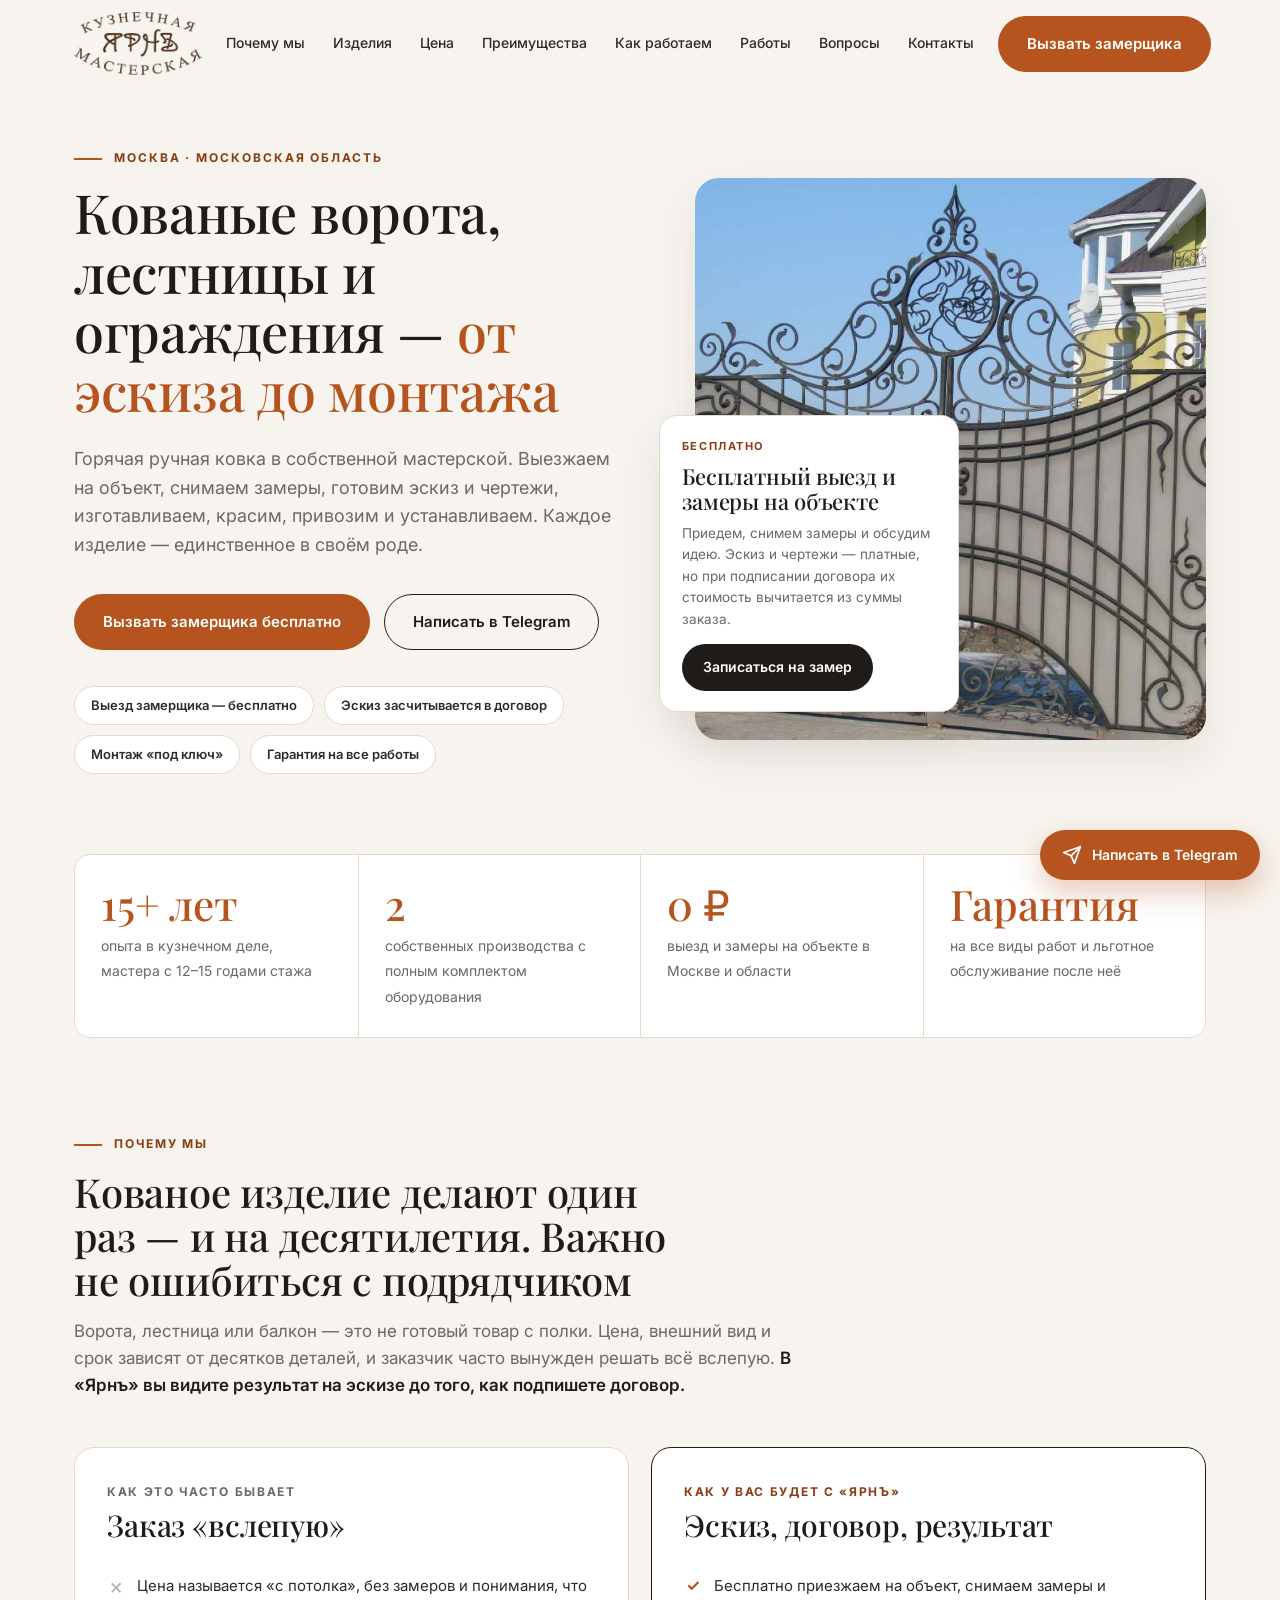
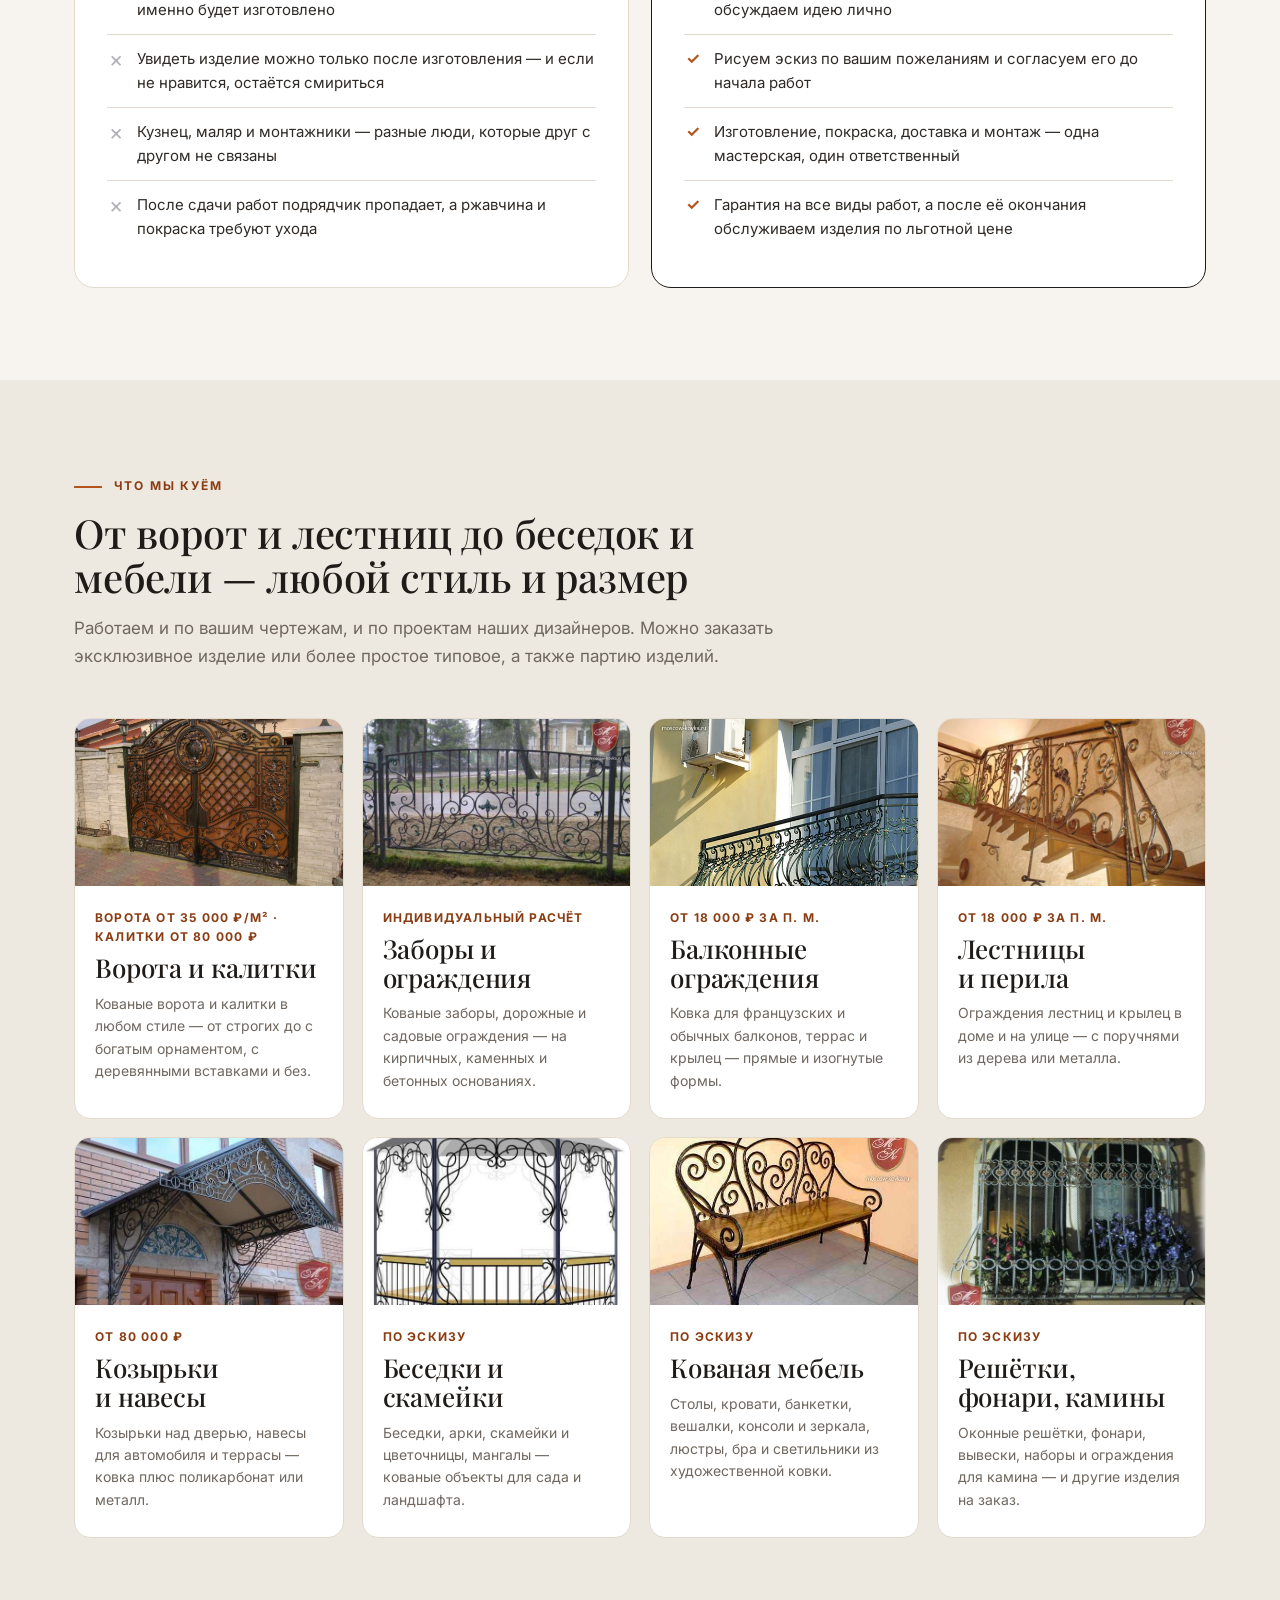
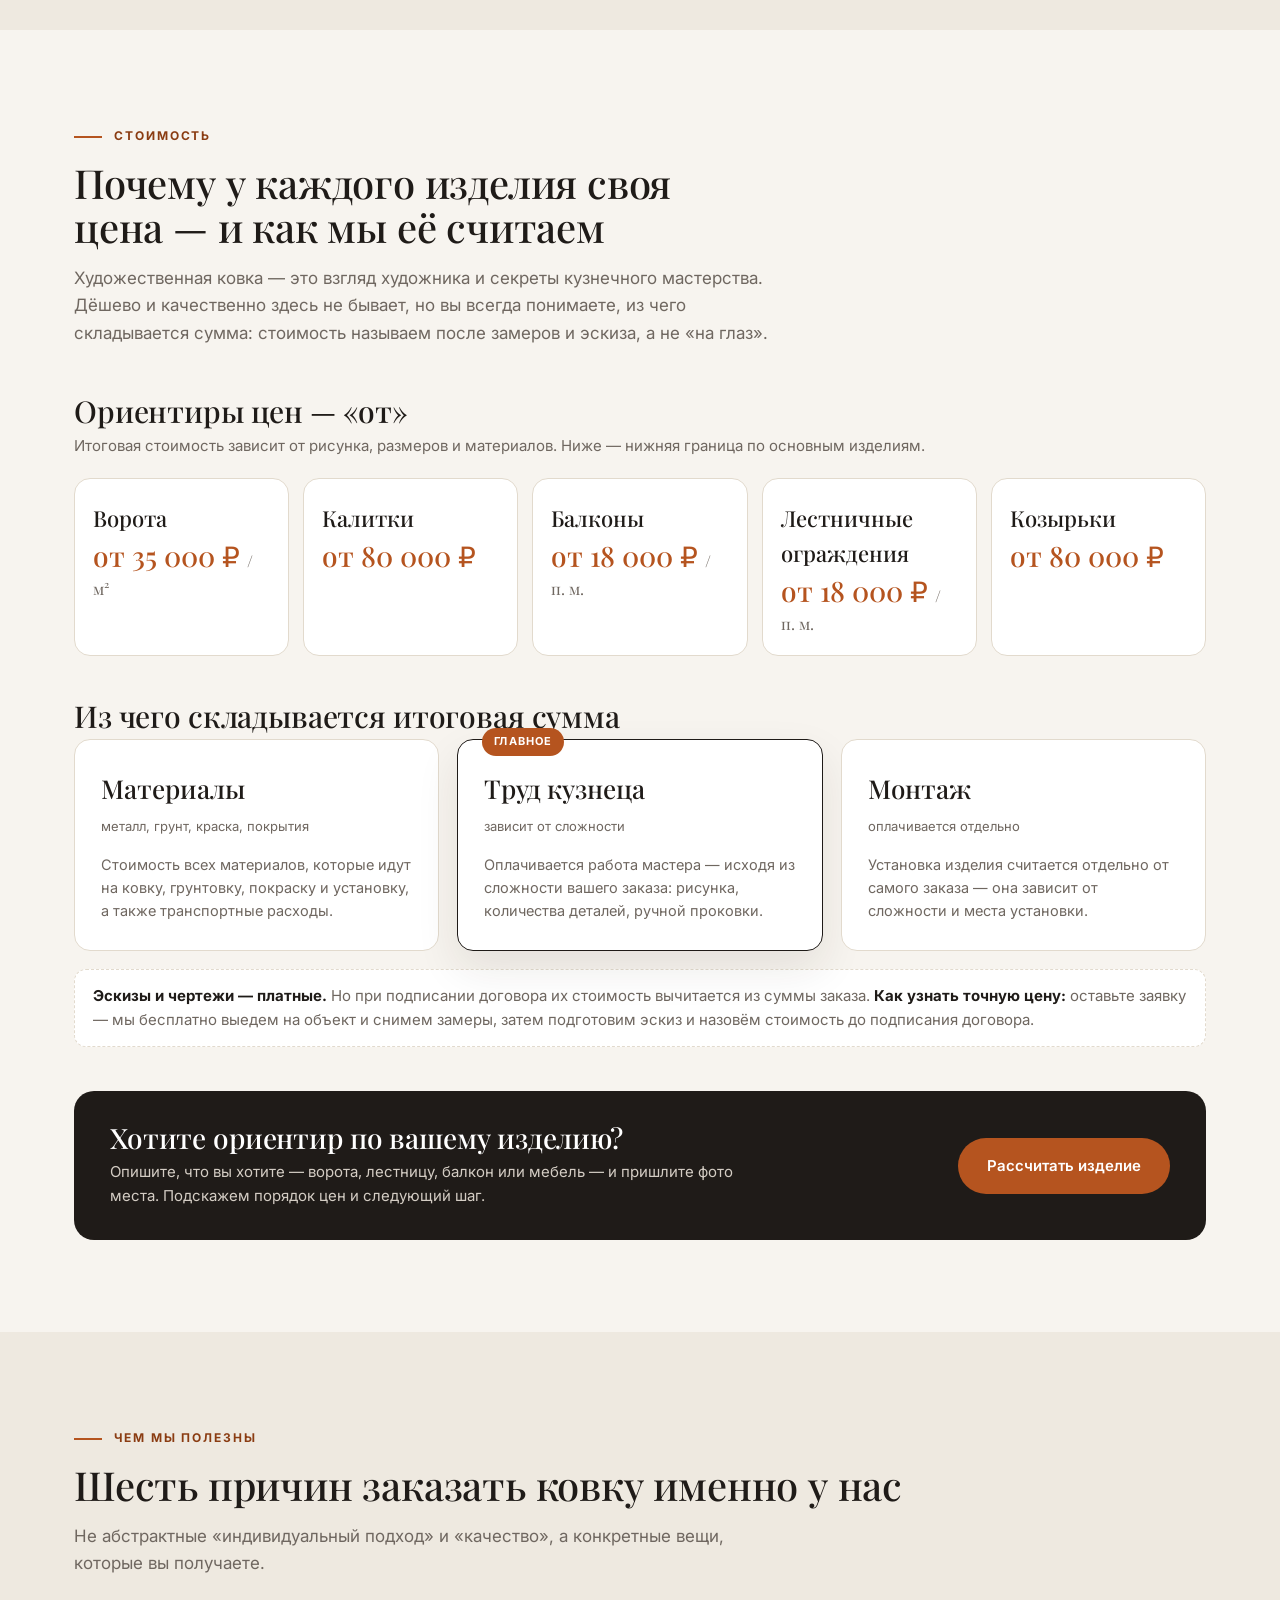
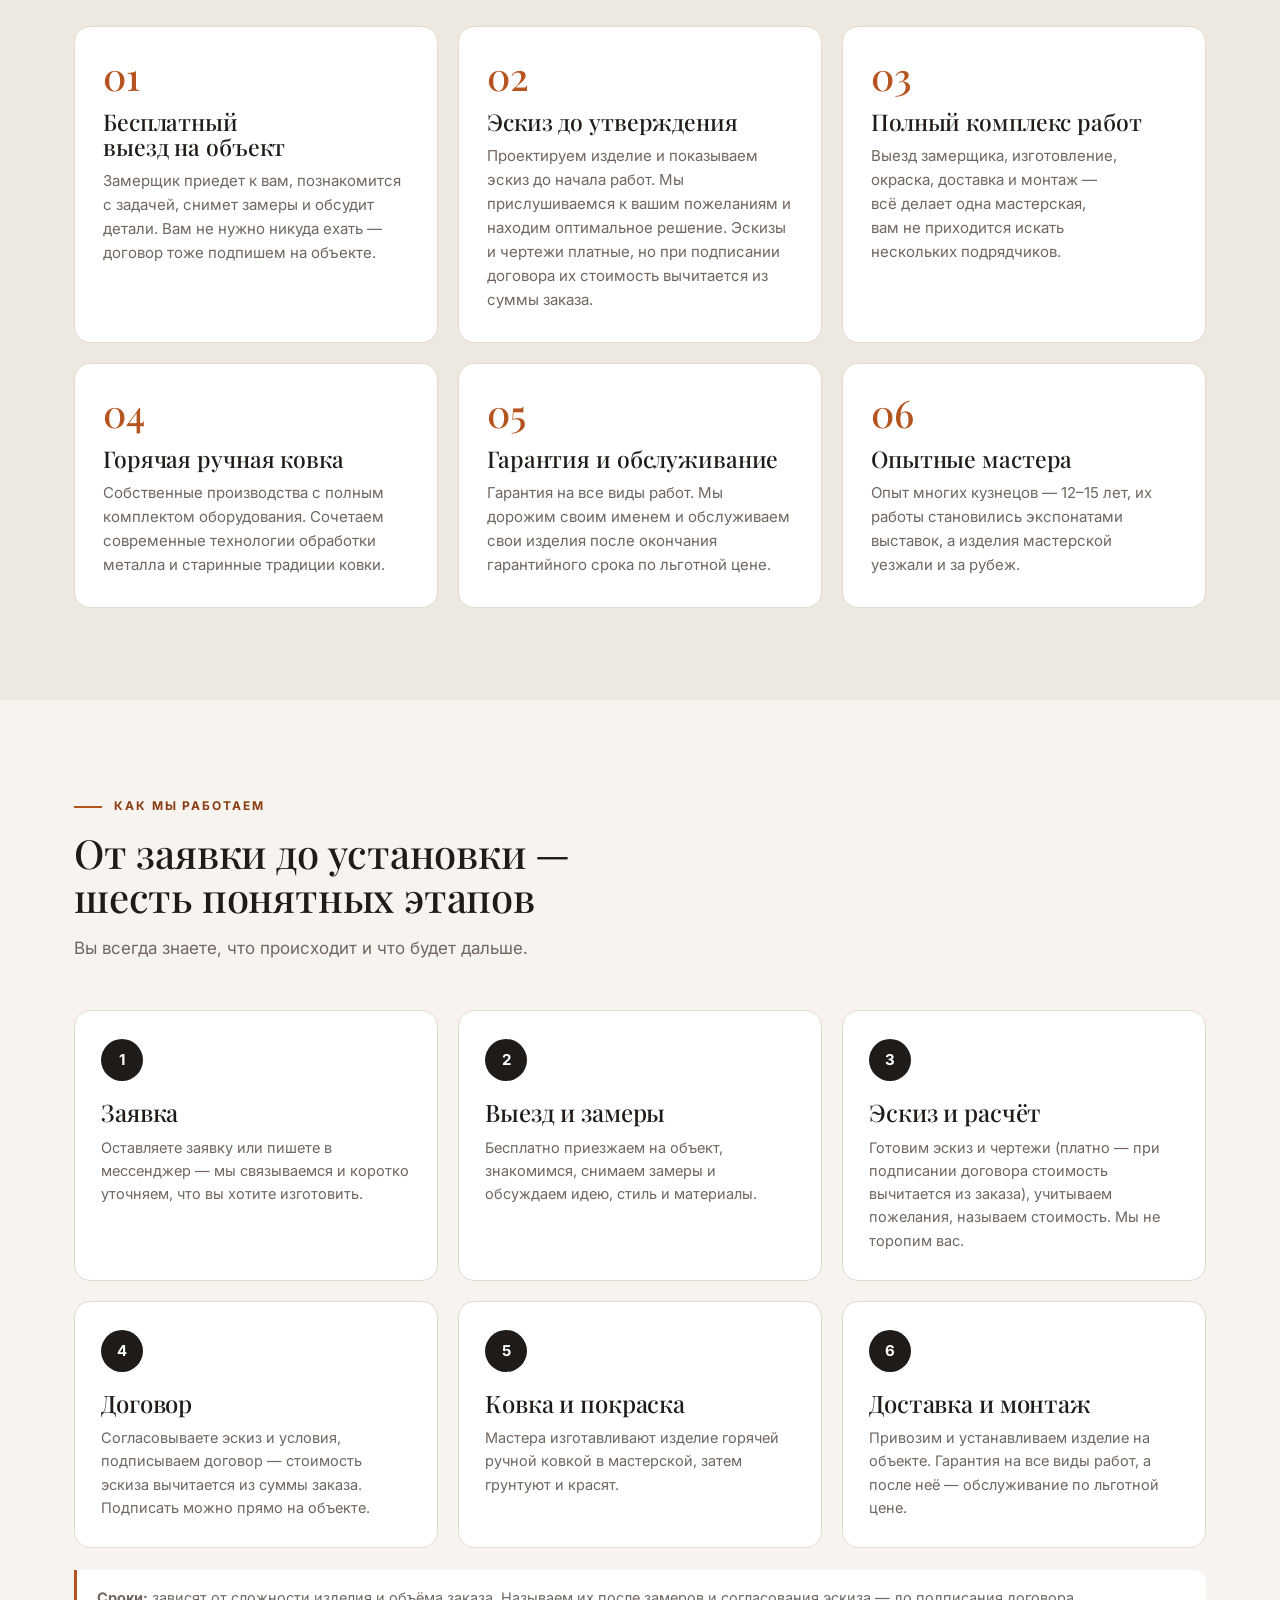
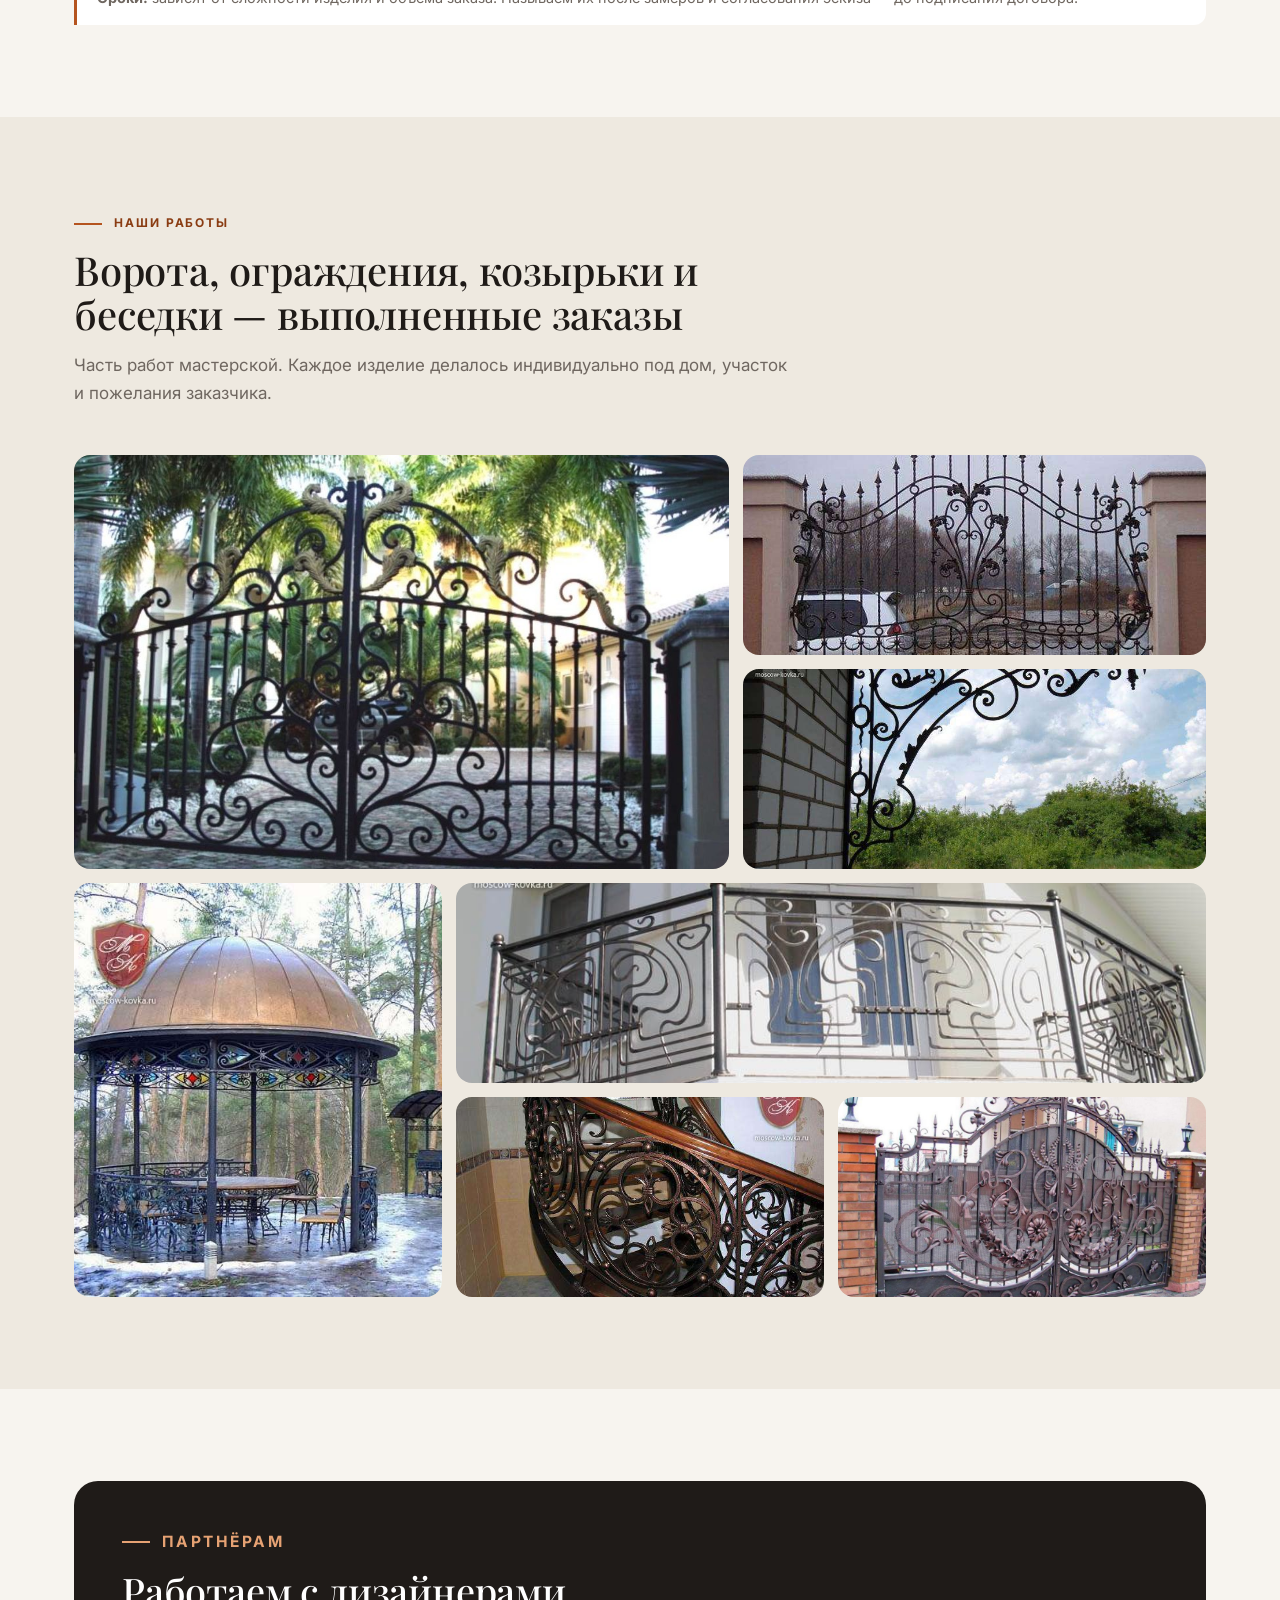
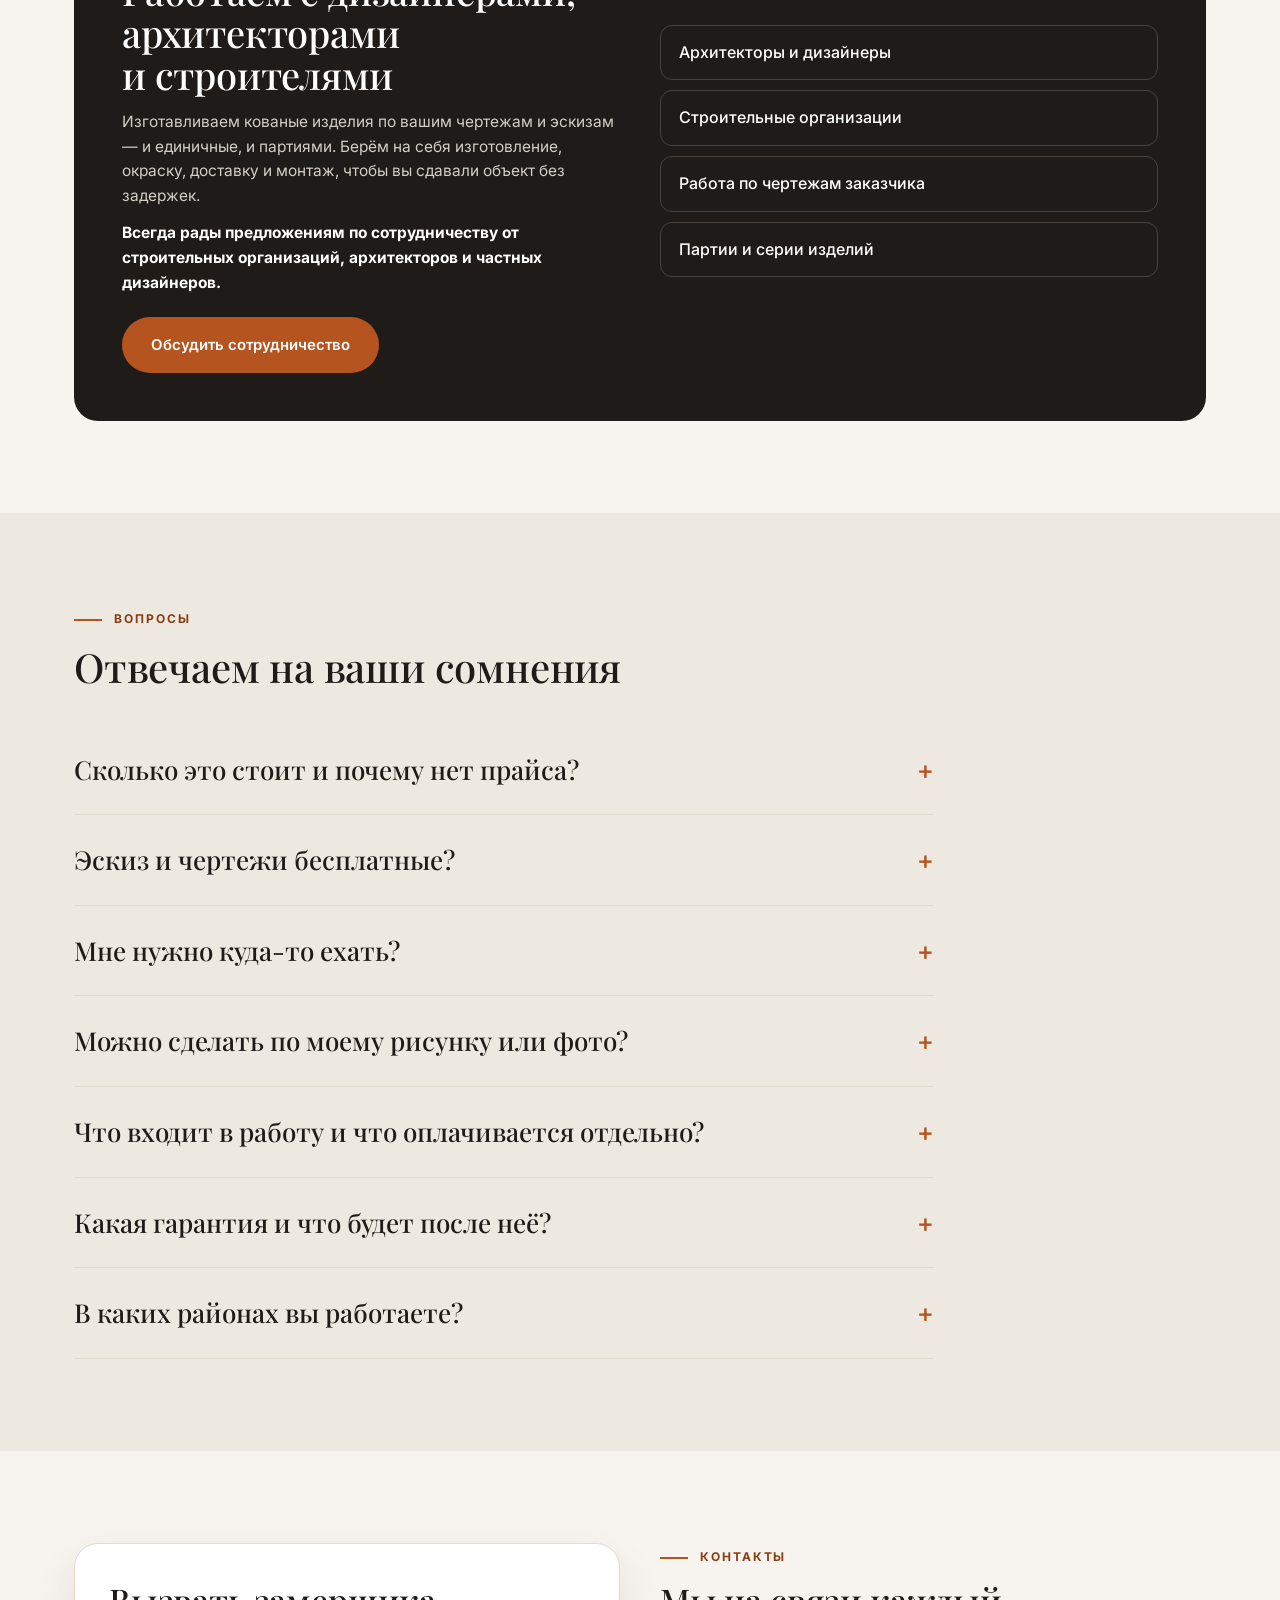
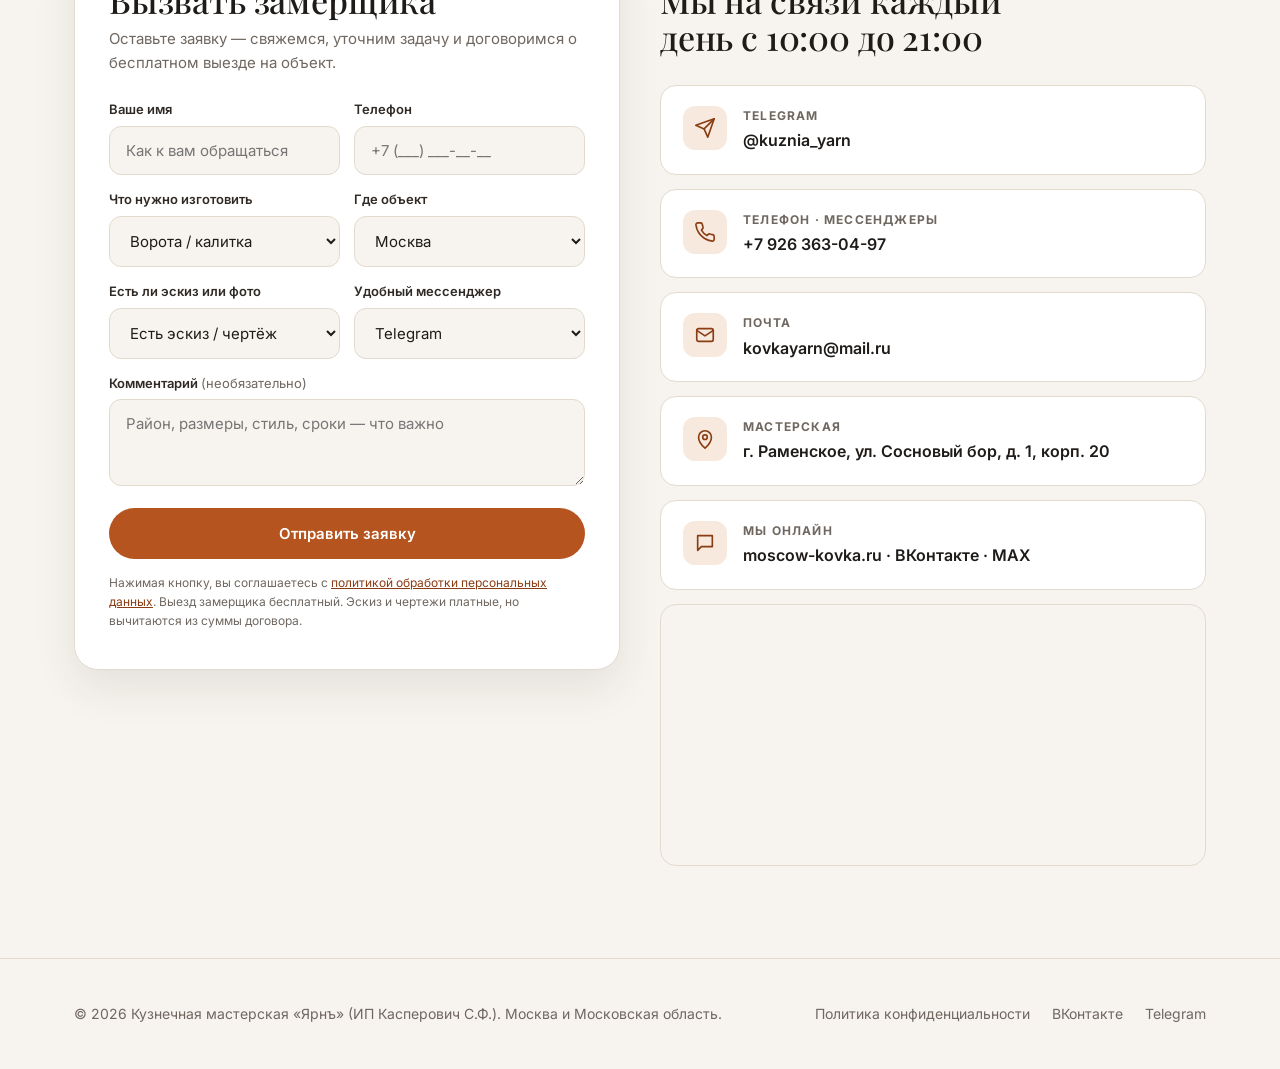
==== commit 3fa43a19: "edits: client revisions (paid sketches credited at contract, price benchmarks)" ====
--- a/index.html
+++ b/index.html
@@ -4,7 +4,7 @@
 <meta charset="UTF-8">
 <meta name="viewport" content="width=device-width, initial-scale=1.0">
 <title>Ярнъ — кованые ворота, лестницы, балконы и заборы на заказ в Москве и области</title>
-<meta name="description" content="Кузнечная мастерская «Ярнъ»: горячая ручная ковка, 15+ лет опыта. Кованые ворота, заборы, лестницы, балконы, козырьки и мебель на заказ в Москве и Московской области. Бесплатный выезд замерщика и эскиз до договора.">
+<meta name="description" content="Кузнечная мастерская «Ярнъ»: горячая ручная ковка, 15+ лет опыта. Кованые ворота, заборы, лестницы, балконы, козырьки и мебель на заказ в Москве и Московской области. Бесплатный выезд замерщика, стоимость эскиза засчитывается в договор.">
 <link rel="icon" href="img/favicon.png" type="image/png">
 <link rel="preconnect" href="https://fonts.googleapis.com">
 <link rel="preconnect" href="https://fonts.gstatic.com" crossorigin>
@@ -44,14 +44,14 @@
     <div>
       <p class="section-tag">Москва · Московская область</p>
       <h1>Кованые ворота, лестницы и ограждения — <em>от эскиза до монтажа</em></h1>
-      <p class="hero__lead">Горячая ручная ковка в собственной мастерской. Выезжаем на объект, снимаем замеры, рисуем эскиз до договора, изготавливаем, красим, привозим и устанавливаем. Каждое изделие — единственное в своём роде.</p>
+      <p class="hero__lead">Горячая ручная ковка в собственной мастерской. Выезжаем на объект, снимаем замеры, готовим эскиз и чертежи, изготавливаем, красим, привозим и устанавливаем. Каждое изделие — единственное в своём роде.</p>
       <div class="hero__cta">
         <a href="#contact" class="btn btn--primary">Вызвать замерщика бесплатно</a>
         <a href="https://t.me/kuznia_yarn" target="_blank" rel="noopener" class="btn btn--outline">Написать в Telegram</a>
       </div>
       <div class="hero__chips">
         <span class="chip">Выезд замерщика — бесплатно</span>
-        <span class="chip">Эскиз до договора</span>
+        <span class="chip">Эскиз засчитывается в договор</span>
         <span class="chip">Монтаж «под ключ»</span>
         <span class="chip">Гарантия на все работы</span>
       </div>
@@ -60,8 +60,8 @@
       <div class="hero__photo"><img src="img/hero.jpg" alt="Кованые распашные ворота с растительным орнаментом" fetchpriority="high"></div>
       <aside class="hero__card">
         <p class="hero__card-tag">Бесплатно</p>
-        <h3>Выезд, замеры и эскиз вашего изделия</h3>
-        <p>Приедем на объект, обсудим идею и нарисуем эскиз. Вы утверждаете его до подписания договора.</p>
+        <h3>Бесплатный выезд и замеры на объекте</h3>
+        <p>Приедем, снимем замеры и обсудим идею. Эскиз и чертежи — платные, но при подписании договора их стоимость вычитается из суммы заказа.</p>
         <a href="#contact" class="btn btn--dark">Записаться на замер</a>
       </aside>
     </div>
@@ -74,7 +74,7 @@
     <div class="stats__row">
       <div class="stat"><b>15+ лет</b><span>опыта в кузнечном деле, мастера с 12–15 годами стажа</span></div>
       <div class="stat"><b>2</b><span>собственных производства с полным комплектом оборудования</span></div>
-      <div class="stat"><b>0 ₽</b><span>выезд замерщика на объект в Москве и области</span></div>
+      <div class="stat"><b>0 ₽</b><span>выезд и замеры на объекте в Москве и области</span></div>
       <div class="stat"><b>Гарантия</b><span>на все виды работ и льготное обслуживание после неё</span></div>
     </div>
   </div>
@@ -121,7 +121,7 @@
       <article class="srv">
         <div class="srv__img"><img src="img/srv-gates.jpg" alt="Кованые ворота и калитка с орнаментом" loading="lazy"></div>
         <div class="srv__body">
-          <p class="srv__price">Индивидуальный проект</p>
+          <p class="srv__price">Ворота от 35 000 ₽/м² · калитки от 80 000 ₽</p>
           <h3>Ворота и калитки</h3>
           <p>Кованые ворота и калитки в любом стиле — от строгих до с богатым орнаментом, с деревянными вставками и без.</p>
         </div>
@@ -129,7 +129,7 @@
       <article class="srv">
         <div class="srv__img"><img src="img/srv-fence.jpg" alt="Кованый забор на кирпичном цоколе" loading="lazy"></div>
         <div class="srv__body">
-          <p class="srv__price">Любая длина</p>
+          <p class="srv__price">Индивидуальный расчёт</p>
           <h3>Заборы и ограждения</h3>
           <p>Кованые заборы, дорожные и садовые ограждения — на кирпичных, каменных и бетонных основаниях.</p>
         </div>
@@ -137,7 +137,7 @@
       <article class="srv">
         <div class="srv__img"><img src="img/srv-balcony.jpg" alt="Кованое ограждение балкона" loading="lazy"></div>
         <div class="srv__body">
-          <p class="srv__price">По вашему замеру</p>
+          <p class="srv__price">От 18 000 ₽ за п. м.</p>
           <h3>Балконные ограждения</h3>
           <p>Ковка для французских и обычных балконов, террас и крылец — прямые и изогнутые формы.</p>
         </div>
@@ -145,7 +145,7 @@
       <article class="srv">
         <div class="srv__img"><img src="img/srv-stairs.jpg" alt="Кованые перила лестницы" loading="lazy"></div>
         <div class="srv__body">
-          <p class="srv__price">Интерьер и улица</p>
+          <p class="srv__price">От 18 000 ₽ за п. м.</p>
           <h3>Лестницы и перила</h3>
           <p>Ограждения лестниц и крылец в доме и на улице — с поручнями из дерева или металла.</p>
         </div>
@@ -153,7 +153,7 @@
       <article class="srv">
         <div class="srv__img"><img src="img/srv-canopy.jpg" alt="Кованый козырёк над входом" loading="lazy"></div>
         <div class="srv__body">
-          <p class="srv__price">Над входом и парковкой</p>
+          <p class="srv__price">От 80 000 ₽</p>
           <h3>Козырьки и навесы</h3>
           <p>Козырьки над дверью, навесы для автомобиля и террасы — ковка плюс поликарбонат или металл.</p>
         </div>
@@ -161,7 +161,7 @@
       <article class="srv">
         <div class="srv__img"><img src="img/srv-gazebo.jpg" alt="Кованая беседка" loading="lazy"></div>
         <div class="srv__body">
-          <p class="srv__price">Для участка</p>
+          <p class="srv__price">По эскизу</p>
           <h3>Беседки и скамейки</h3>
           <p>Беседки, арки, скамейки и цветочницы, мангалы — кованые объекты для сада и ландшафта.</p>
         </div>
@@ -169,7 +169,7 @@
       <article class="srv">
         <div class="srv__img"><img src="img/srv-furniture.jpg" alt="Кованая скамья с деревянным сиденьем" loading="lazy"></div>
         <div class="srv__body">
-          <p class="srv__price">Для дома и интерьера</p>
+          <p class="srv__price">По эскизу</p>
           <h3>Кованая мебель</h3>
           <p>Столы, кровати, банкетки, вешалки, консоли и зеркала, люстры, бра и светильники из художественной ковки.</p>
         </div>
@@ -177,7 +177,7 @@
       <article class="srv">
         <div class="srv__img"><img src="img/srv-windows.jpg" alt="Кованая оконная решётка" loading="lazy"></div>
         <div class="srv__body">
-          <p class="srv__price">Защита и декор</p>
+          <p class="srv__price">По эскизу</p>
           <h3>Решётки, фонари, камины</h3>
           <p>Оконные решётки, фонари, вывески, наборы и ограждения для камина — и другие изделия на заказ.</p>
         </div>
@@ -194,6 +194,34 @@
     <p class="section-lead">Художественная ковка — это взгляд художника и секреты кузнечного мастерства. Дёшево и качественно здесь не бывает, но вы всегда понимаете, из чего складывается сумма: стоимость называем после замеров и эскиза, а не «на глаз».</p>
 
     <div class="price-block">
+      <h3>Ориентиры цен — «от»</h3>
+      <p>Итоговая стоимость зависит от рисунка, размеров и материалов. Ниже — нижняя граница по основным изделиям.</p>
+      <div class="tariffs tariffs--5">
+        <div class="tariff">
+          <p class="tariff__name">Ворота</p>
+          <p class="tariff__price">от 35 000 ₽ <small>/ м²</small></p>
+        </div>
+        <div class="tariff">
+          <p class="tariff__name">Калитки</p>
+          <p class="tariff__price">от 80 000 ₽</p>
+        </div>
+        <div class="tariff">
+          <p class="tariff__name">Балконы</p>
+          <p class="tariff__price">от 18 000 ₽ <small>/ п. м.</small></p>
+        </div>
+        <div class="tariff">
+          <p class="tariff__name">Лестничные ограждения</p>
+          <p class="tariff__price">от 18 000 ₽ <small>/ п. м.</small></p>
+        </div>
+        <div class="tariff">
+          <p class="tariff__name">Козырьки</p>
+          <p class="tariff__price">от 80 000 ₽</p>
+        </div>
+      </div>
+    </div>
+
+    <div class="price-block">
+      <h3>Из чего складывается итоговая сумма</h3>
       <div class="tariffs">
         <div class="tariff">
           <p class="tariff__name">Материалы</p>
@@ -212,7 +240,7 @@
           <p>Установка изделия считается отдельно от самого заказа — она зависит от сложности и места установки.</p>
         </div>
       </div>
-      <p class="price-note"><b>Как узнать точную цену:</b> оставьте заявку — мы бесплатно выедем на объект, снимем замеры и подготовим эскиз. Точную стоимость назовём после согласования эскиза, до подписания договора.</p>
+      <p class="price-note"><b>Эскизы и чертежи — платные.</b> Но при подписании договора их стоимость вычитается из суммы заказа. <b>Как узнать точную цену:</b> оставьте заявку — мы бесплатно выедем на объект и снимем замеры, затем подготовим эскиз и назовём стоимость до подписания договора.</p>
     </div>
 
     <div class="furniture-row">
@@ -240,7 +268,7 @@
       <div class="offer-card">
         <div class="offer-card__num">02</div>
         <h3>Эскиз до утверждения</h3>
-        <p>Проектируем изделие и показываем эскизы до начала работ. Мы прислушиваемся к вашим пожеланиям и находим оптимальное решение.</p>
+        <p>Проектируем изделие и показываем эскиз до начала работ. Мы прислушиваемся к вашим пожеланиям и находим оптимальное решение. Эскизы и чертежи платные, но при подписании договора их стоимость вычитается из суммы заказа.</p>
       </div>
       <div class="offer-card">
         <div class="offer-card__num">03</div>
@@ -286,12 +314,12 @@
       <div class="step">
         <span class="step__n">3</span>
         <h3>Эскиз и расчёт</h3>
-        <p>Готовим эскиз, учитываем ваши пожелания, называем стоимость. Решение может занять время — мы не торопим вас.</p>
+        <p>Готовим эскиз и чертежи (платно — при подписании договора стоимость вычитается из заказа), учитываем пожелания, называем стоимость. Мы не торопим вас.</p>
       </div>
       <div class="step">
         <span class="step__n">4</span>
         <h3>Договор</h3>
-        <p>Согласовываете эскиз и условия, подписываем договор. Если так удобнее, это можно сделать прямо на объекте.</p>
+        <p>Согласовываете эскиз и условия, подписываем договор — стоимость эскиза вычитается из суммы заказа. Подписать можно прямо на объекте.</p>
       </div>
       <div class="step">
         <span class="step__n">5</span>
@@ -355,7 +383,11 @@
     <div class="faq" style="margin-top:36px">
       <details class="faq__item">
         <summary>Сколько это стоит и почему нет прайса?</summary>
-        <p>Все изделия индивидуальные — у каждого свои размеры, рисунок и сложность, поэтому единого прайса нет. Цена складывается из материалов, труда кузнеца и отдельно оплачиваемого монтажа. Точную стоимость называем после бесплатных замеров и эскиза, до подписания договора.</p>
+        <p>Все изделия индивидуальные — у каждого свои размеры, рисунок и сложность, поэтому единого прайса нет. Цена складывается из материалов, труда кузнеца и отдельно оплачиваемого монтажа. Ориентиры «от» по основным изделиям указаны в разделе «Стоимость». Точную цену называем после бесплатных замеров и эскиза, до подписания договора.</p>
+      </details>
+      <details class="faq__item">
+        <summary>Эскиз и чертежи бесплатные?</summary>
+        <p>Нет, это платная услуга: мастерская не рисует проекты без обязательств. Но если вы подписываете договор, стоимость эскиза и чертежей вычитается из суммы заказа — вы ничего не переплачиваете. Выезд замерщика бесплатный.</p>
       </details>
       <details class="faq__item">
         <summary>Мне нужно куда-то ехать?</summary>
@@ -446,7 +478,7 @@
         <textarea id="f-comment" name="comment" rows="3" placeholder="Район, размеры, стиль, сроки — что важно"></textarea>
       </div>
       <button type="submit" class="btn btn--primary btn--block">Отправить заявку</button>
-      <p class="form__agree">Нажимая кнопку, вы соглашаетесь с <a href="privacy.html" target="_blank">политикой обработки персональных данных</a>. Выезд замерщика и эскиз — бесплатно.</p>
+      <p class="form__agree">Нажимая кнопку, вы соглашаетесь с <a href="privacy.html" target="_blank">политикой обработки персональных данных</a>. Выезд замерщика бесплатный. Эскиз и чертежи платные, но вычитаются из суммы договора.</p>
     </form>
 
     <div>
--- a/styles.css
+++ b/styles.css
@@ -366,3 +366,12 @@
   .videos { grid-template-columns: 1fr; }
   .srv-grid { grid-template-columns: 1fr; }
 }
+
+/* Правки: ориентиры цен */
+.tariffs--5 { grid-template-columns: repeat(5, 1fr); gap: 14px; }
+.tariffs--5 .tariff { padding: 22px 18px; }
+.tariffs--5 .tariff__name { font-size: 22px; }
+.tariffs--5 .tariff__price { font-size: 28px; margin-bottom: 0; }
+@media (max-width: 1100px) { .tariffs--5 { grid-template-columns: repeat(3, 1fr); } }
+@media (max-width: 900px) { .tariffs--5 { grid-template-columns: repeat(2, 1fr); } }
+@media (max-width: 560px) { .tariffs--5 { grid-template-columns: 1fr; } }
